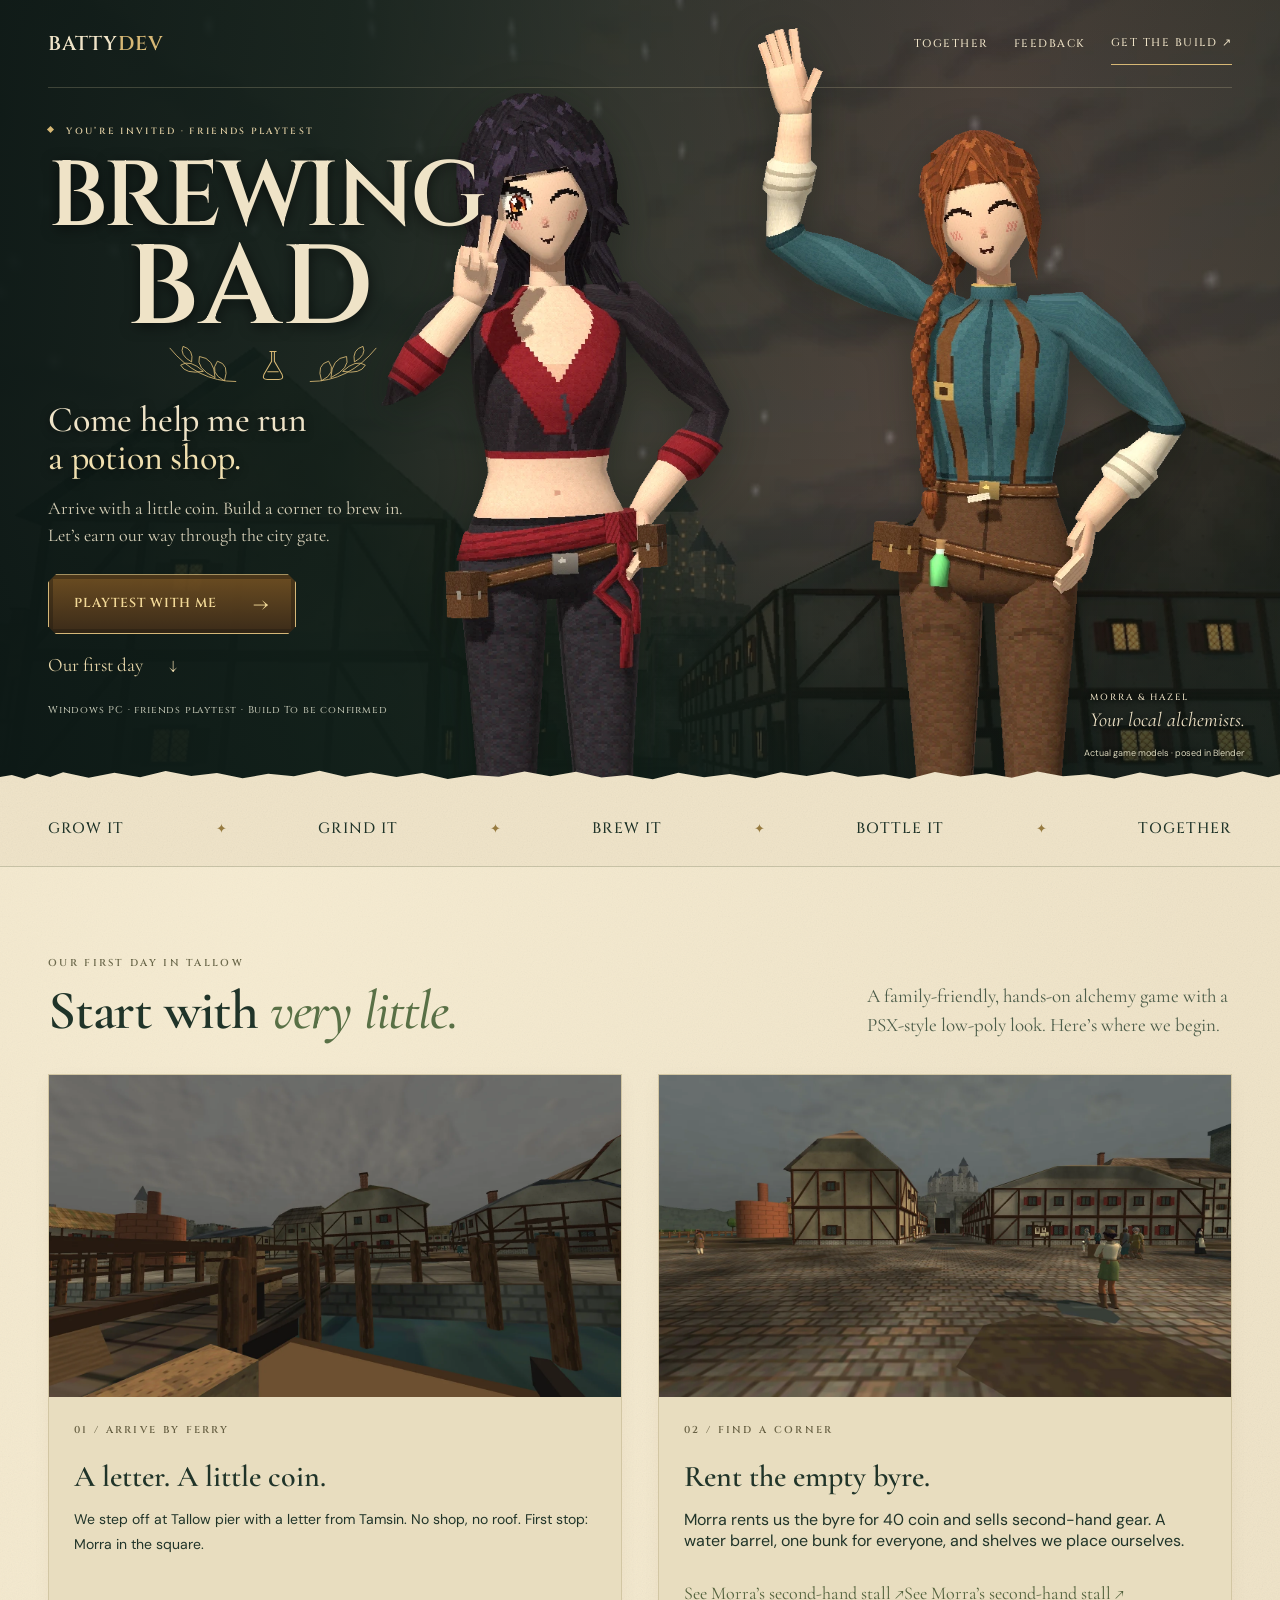
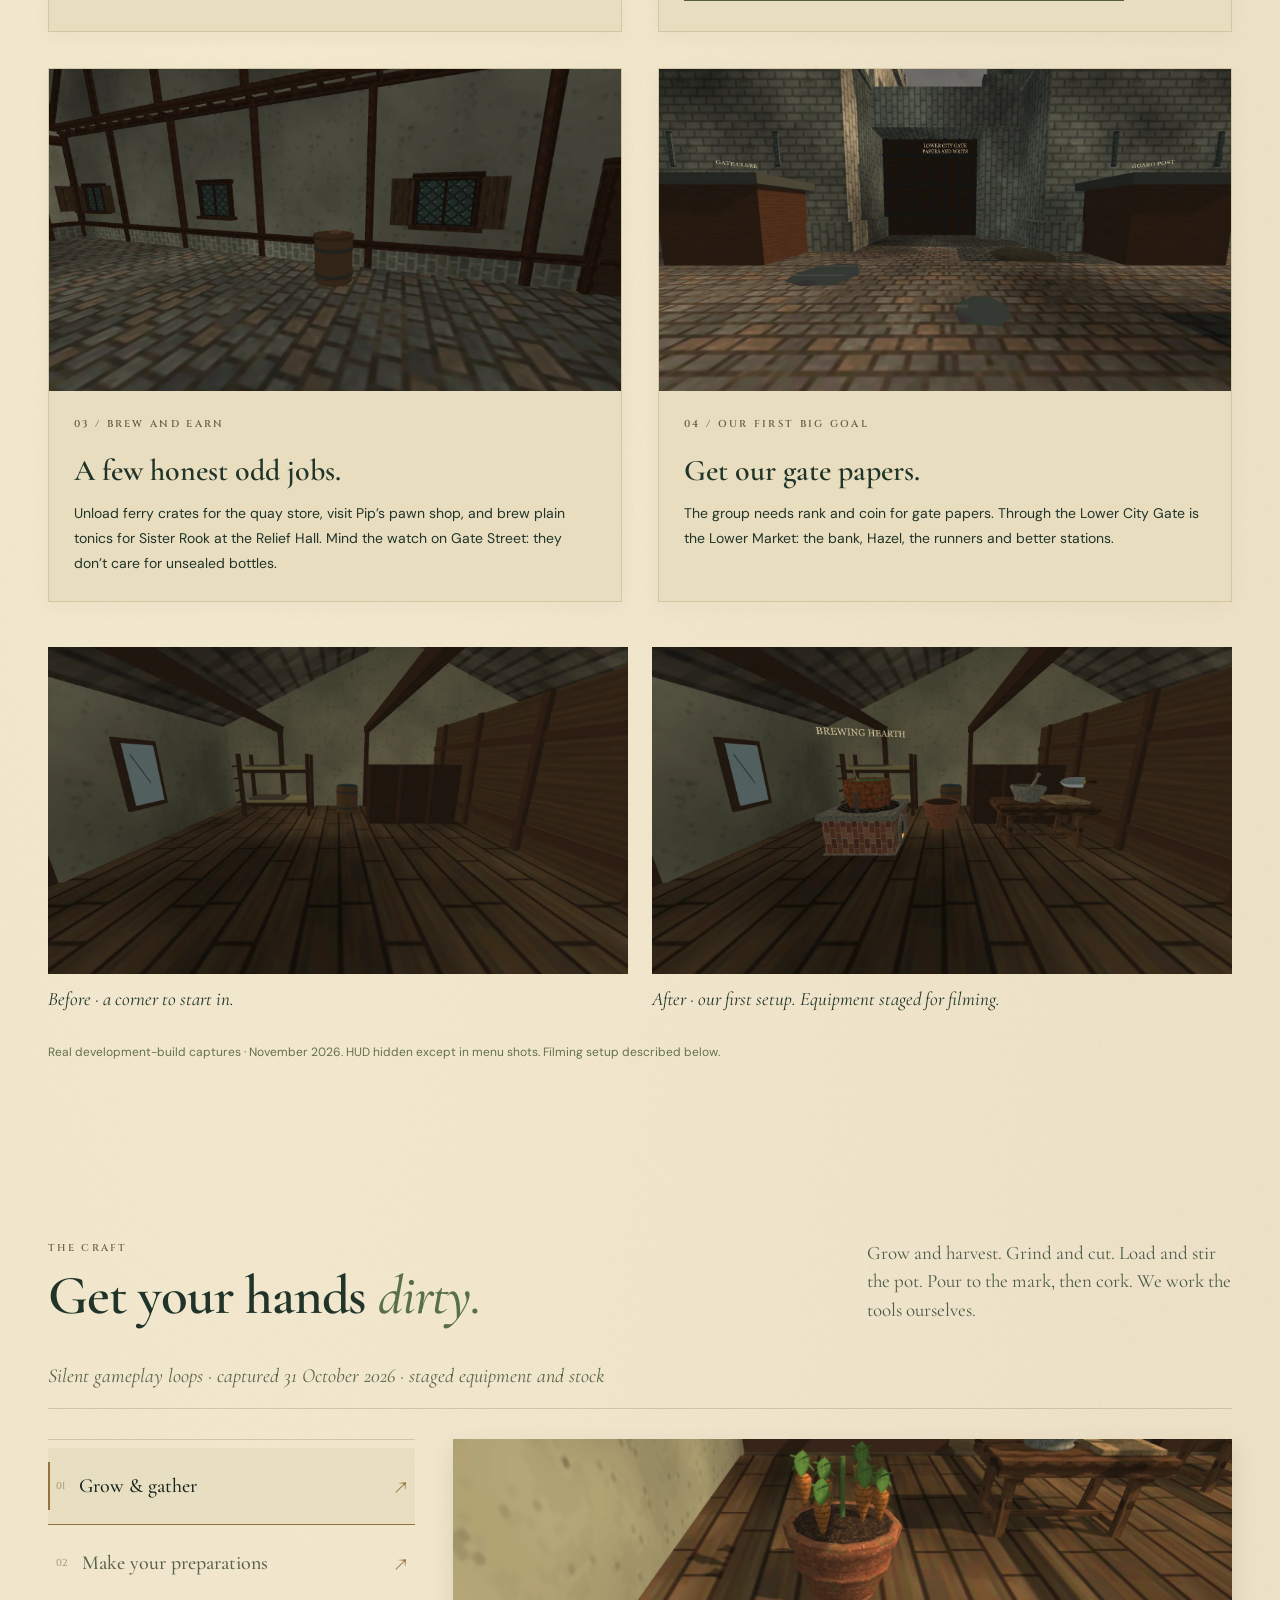
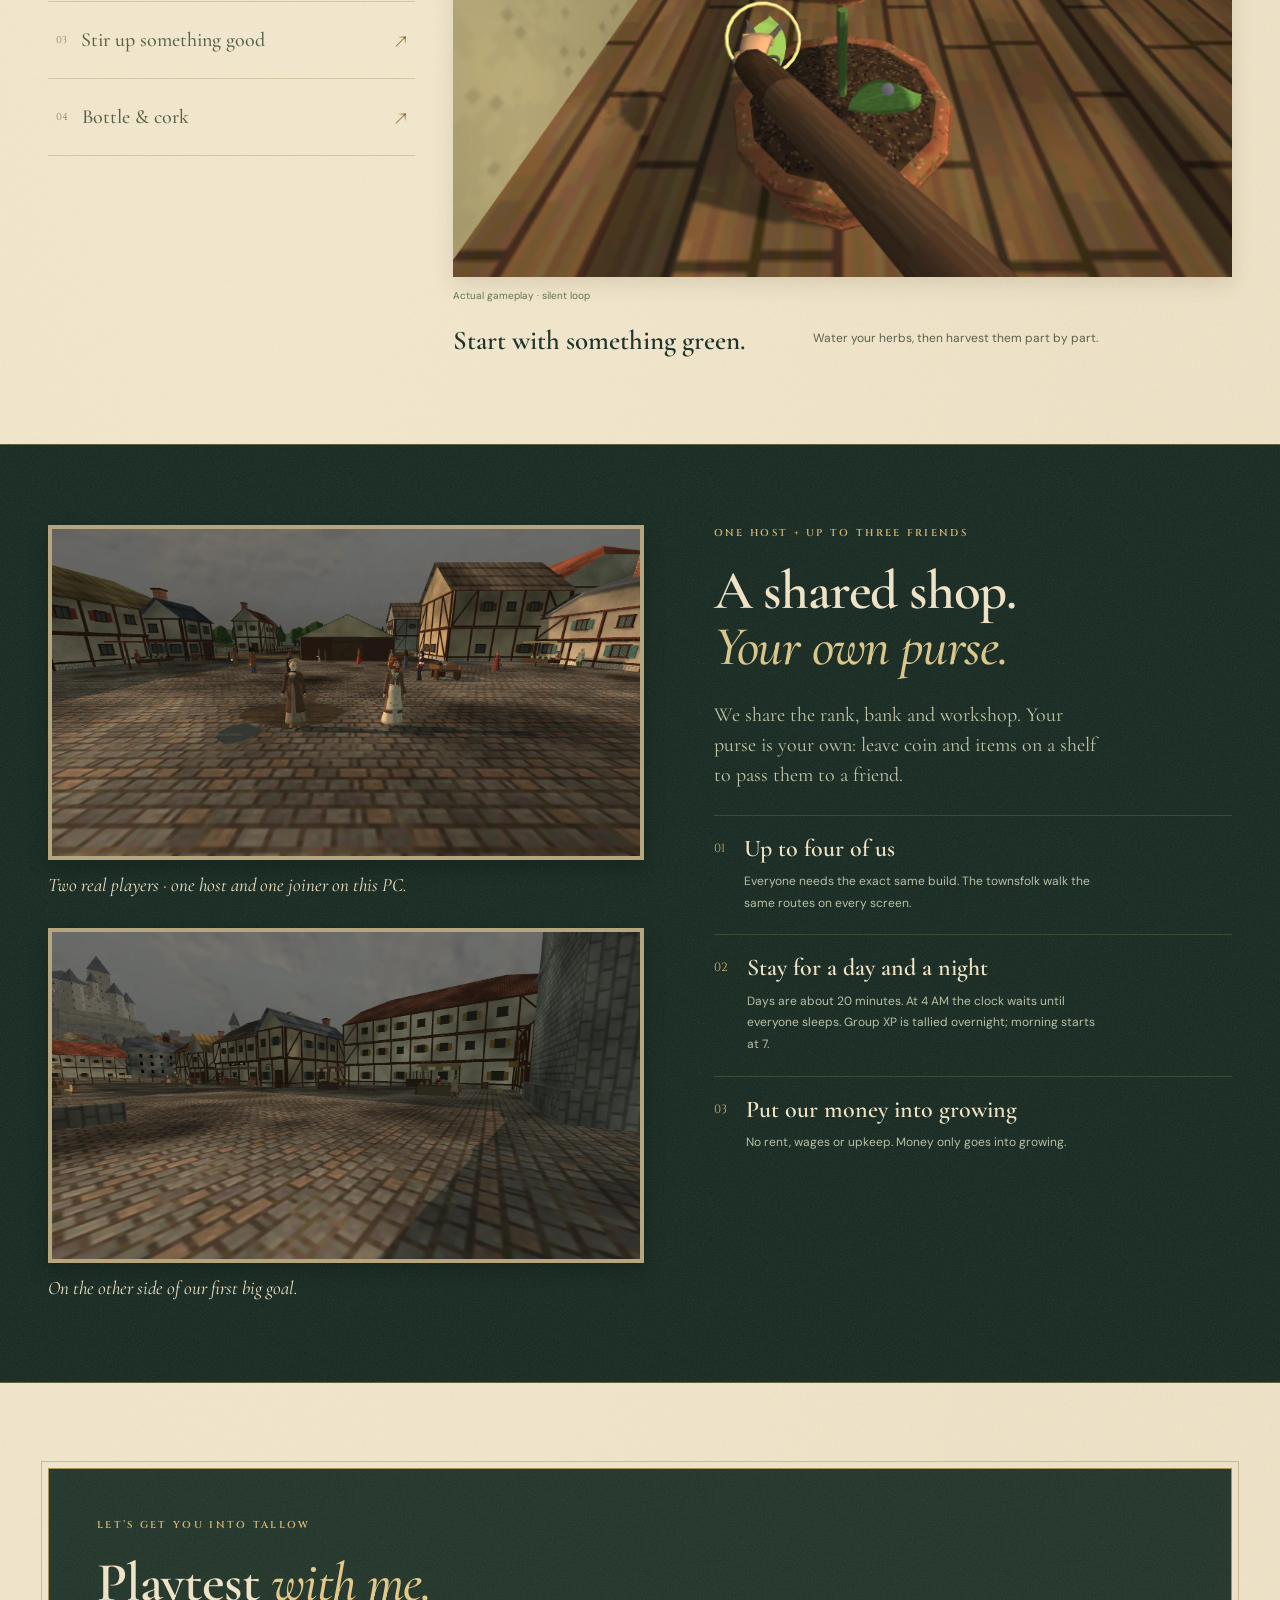
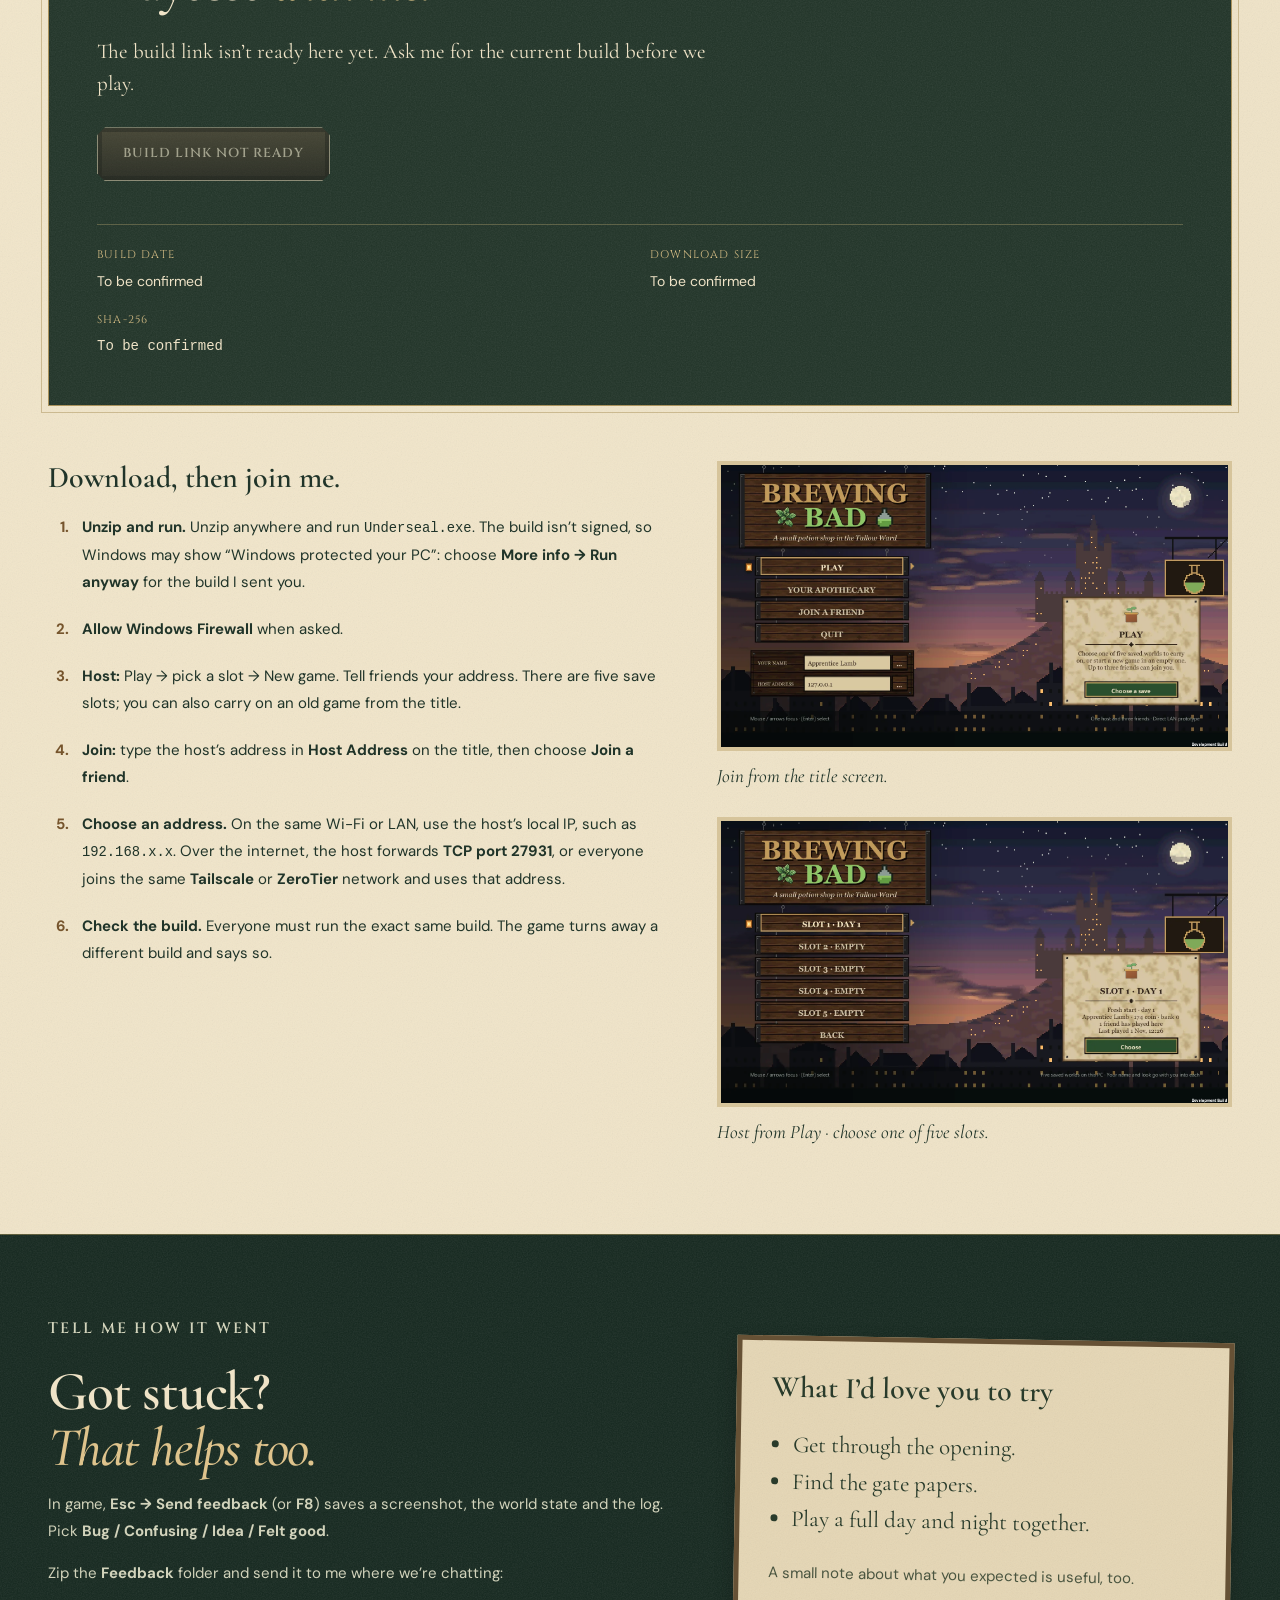
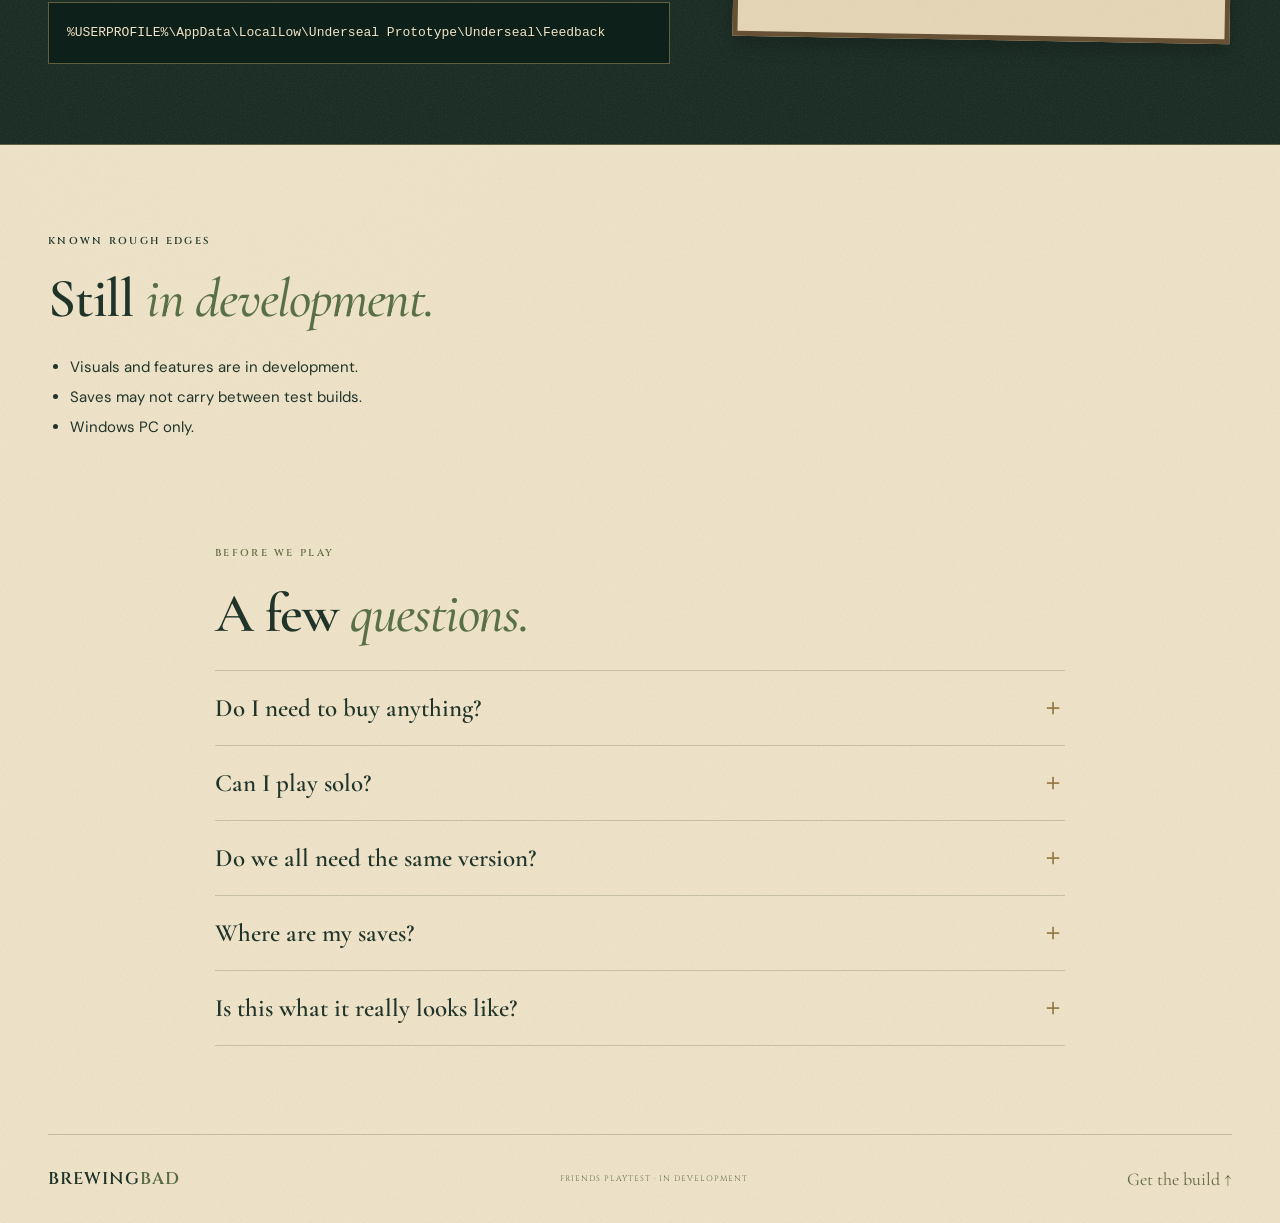
==== invite/index.html @ c02317c0 "Add a separate friends playtest invite page with current game captures" ====
<!doctype html>
<html lang="en"><head>
<meta charset="utf-8"><meta name="viewport" content="width=device-width, initial-scale=1"><meta name="theme-color" content="#14201b">
<title>Brewing Bad — Come playtest with me</title>
<meta name="description" content="Come help me run a potion shop. A friends playtest for Windows: download, set up, join me and send feedback.">
<meta name="robots" content="noindex, nofollow">
<link rel="canonical" href="https://battydev.com/brewingbad/invite/">
<meta property="og:type" content="website"><meta property="og:title" content="Brewing Bad — Come playtest with me">
<meta property="og:description" content="A little coin, an empty byre, and a potion shop to build together. Windows friends playtest.">
<meta property="og:image" content="https://battydev.com/brewingbad/invite/assets/social.jpg?v=1"><meta name="twitter:card" content="summary_large_image">
<link rel="icon" href="../assets/favicon.svg" type="image/svg+xml">
<link rel="stylesheet" href="../style.css?v=5"><link rel="stylesheet" href="invite.css?v=1">
<script src="demo-config.js?v=1" defer></script><script src="invite.js?v=1" defer></script>
</head><body>
<a class="skip" href="#main">Skip to content</a>
<header class="header wrap"><a class="batty" href="../">BATTY<span>DEV</span><span class="slash"> / </span><span class="project-name">BREWING BAD</span></a><nav aria-label="Invite navigation"><a href="#together">Together</a><a href="#feedback">Feedback</a><a class="nav-demo" href="#download">Get the build ↗</a></nav></header>
<main id="main">
    <section class="hero" aria-labelledby="game-title">
      <img class="hero-backdrop" src="../assets/town-dusk-current.webp" width="1600" height="900" fetchpriority="high" alt="">
      <div class="hero-copy">
        <p class="eyebrow"><span class="status-dot"></span> YOU’RE INVITED · FRIENDS PLAYTEST</p>
        <h1 id="game-title">Brewing<span>Bad</span></h1>
        <div class="herbal-rule" aria-hidden="true"><svg class="sprig" viewBox="0 0 100 55"><path d="M95 48Q45 48 10 5M68 43Q67 18 48 16Q43 31 68 43ZM53 35Q30 39 24 27Q36 19 53 35ZM38 23Q41 7 27 3Q22 14 38 23ZM80 47Q87 26 71 22Q60 37 80 47Z"/></svg><svg class="flask" viewBox="0 0 40 48"><path d="M15 4h10M18 4v14L7 37q-3 7 5 7h16q8 0 5-7L22 18V4M12 33h16"/></svg><svg class="sprig mirror" viewBox="0 0 100 55"><path d="M95 48Q45 48 10 5M68 43Q67 18 48 16Q43 31 68 43ZM53 35Q30 39 24 27Q36 19 53 35ZM38 23Q41 7 27 3Q22 14 38 23ZM80 47Q87 26 71 22Q60 37 80 47Z"/></svg></div>
        <p class="tagline">Come help me run<br><em>a potion shop.</em></p>
        <p class="hero-description">Arrive with a little coin. Build a corner to brew in.<br>Let’s earn our way through the city gate.</p>
        <div class="hero-actions"><a class="button primary" href="#download">Playtest with me <span aria-hidden="true">→</span></a><a class="text-link" href="#opening">Our first day <span aria-hidden="true">↓</span></a></div>
        <p class="micro">Windows PC · friends playtest · Build <span data-build-date>to be confirmed</span></p>
      </div>
      <div class="hero-art">
        <img class="alchemists" src="../assets/alchemists.webp" width="1440" height="1600" fetchpriority="high" alt="Morra in black and crimson flashes a peace sign beside Hazel in teal, waving. Both are posed from the game's actual 3D models.">
        <div class="character-label"><span>MORRA & HAZEL</span><small>Your local alchemists.</small></div>
        <p class="render-note">Actual game models · posed in Blender</p>
      </div>
    </section>
<div class="recipe-strip"><div class="wrap"><span>GROW IT</span><b aria-hidden="true">✦</b><span>GRIND IT</span><b aria-hidden="true">✦</b><span>BREW IT</span><b aria-hidden="true">✦</b><span>BOTTLE IT</span><b aria-hidden="true">✦</b><span>TOGETHER</span></div></div>
<section id="opening" class="wrap section"><div class="section-heading"><div><p class="eyebrow">OUR FIRST DAY IN TALLOW</p><h2>Start with <em>very little.</em></h2></div><p>A family-friendly, hands-on alchemy game with a PSX-style low-poly look. Here’s where we begin.</p></div>
<div class="opening-grid"><article class="opening-beat"><img src="assets/ferry-arrival.webp" width="1600" height="900" loading="lazy" decoding="async" alt="A view from the ferry arriving at Tallow pier"><div><p class="eyebrow">01 / ARRIVE BY FERRY</p><h3>A letter. A little coin.</h3><p>We step off at Tallow pier with a letter from Tamsin. No shop, no roof. First stop: Morra in the square.</p></div></article><article class="opening-beat"><img src="assets/tallow-square.webp" width="1600" height="900" loading="lazy" decoding="async" alt="Morra’s second-hand stall in Tallow square"><div><p class="eyebrow">02 / FIND A CORNER</p><h3>Rent the empty byre.</h3><p>Morra rents us the byre for 40 coin and sells second-hand gear. A water barrel, one bunk for everyone, and shelves we place ourselves.</p><a class="stall-link" href="assets/morra-stall.webp">See Morra’s second-hand stall ↗</a><a class="stall-link" href="assets/morra-stall.webp">See Morra’s second-hand stall ↗</a></div></article><article class="opening-beat"><img src="assets/odd-job.webp" width="1600" height="900" loading="lazy" decoding="async" alt="Sister Rook’s alms barrel at the Relief Hall"><div><p class="eyebrow">03 / BREW AND EARN</p><h3>A few honest odd jobs.</h3><p>Unload ferry crates for the quay store, visit Pip’s pawn shop, and brew plain tonics for Sister Rook at the Relief Hall. Mind the watch on Gate Street: they don’t care for unsealed bottles.</p></div></article><article class="opening-beat"><img src="assets/lower-gate.webp" width="1600" height="900" loading="lazy" decoding="async" alt="The Lower City Gate in front of the Tallow Ward"><div><p class="eyebrow">04 / OUR FIRST BIG GOAL</p><h3>Get our gate papers.</h3><p>The group needs rank and coin for gate papers. Through the Lower City Gate is the Lower Market: the bank, Hazel, the runners and better stations.</p></div></article></div>
<div class="byre-pair"><figure><img src="assets/byre-before.webp" width="1600" height="900" loading="lazy" decoding="async" alt="The byre before placing any brewing equipment"><figcaption>Before · a corner to start in.</figcaption></figure><figure><img src="assets/byre-after.webp" width="1600" height="900" loading="lazy" decoding="async" alt="The same byre with starter brewing equipment and a shelf placed"><figcaption>After · our first setup. Equipment staged for filming.</figcaption></figure></div>
<p class="capture-note">Real development-build captures · November 2026. HUD hidden except in menu shots. Filming setup described below.</p>
</section>
    <section id="gameplay" class="gameplay wrap section">
      <div class="section-heading"><div><p class="eyebrow">THE CRAFT</p><h2>Get your hands <em>dirty.</em></h2></div><p>Grow and harvest. Grind and cut. Load and stir the pot. Pour to the mark, then cork. We work the tools ourselves.</p></div>
      <p class="playback-intro">Silent gameplay loops · captured 31 October 2026 · staged equipment and stock</p>
      <div class="workbench">
        <div class="step-tabs" role="tablist" aria-label="Explore the brewing process">
          <button role="tab" id="tab-grow" aria-controls="process-panel" aria-selected="true" data-step="grow"><span>01</span> Grow & gather <b aria-hidden="true">↗</b></button>
          <button role="tab" id="tab-prep" aria-controls="process-panel" aria-selected="false" tabindex="-1" data-step="prep"><span>02</span> Make your preparations <b aria-hidden="true">↗</b></button>
          <button role="tab" id="tab-brew" aria-controls="process-panel" aria-selected="false" tabindex="-1" data-step="brew"><span>03</span> Stir up something good <b aria-hidden="true">↗</b></button>
          <button role="tab" id="tab-bottle" aria-controls="process-panel" aria-selected="false" tabindex="-1" data-step="bottle"><span>04</span> Bottle & cork <b aria-hidden="true">↗</b></button>
        </div>
        <div id="process-panel" class="process-panel" role="tabpanel" aria-labelledby="tab-grow" tabindex="0"><div class="video-frame"><video id="process-video" data-loop-clip muted loop playsinline disablepictureinpicture disableremoteplayback tabindex="-1" preload="none" width="960" height="540" poster="../assets/workshop/harvesting.webp" aria-label="Harvest bogmint by trimming ripe parts from the planter."><source src="../assets/workshop/harvesting.mp4" type="video/mp4"><p>Your browser cannot play this clip. <a href="../assets/workshop/harvesting.mp4">Open the MP4 video.</a></p></video></div><p class="clip-note">Actual gameplay · silent loop</p><div class="process-description"><h3 id="process-title">Start with something green.</h3><p id="process-copy">Water your herbs, then harvest them part by part.</p></div></div>
      </div>
    </section>
<section id="together" class="ward-section"><div class="wrap ward-layout"><div class="ward-image"><figure><img src="assets/coop.webp" width="1600" height="900" loading="lazy" decoding="async" alt="A host and joiner together on the road in Tallow"><figcaption>Two real players · one host and one joiner on this PC.</figcaption></figure><figure><img src="assets/lower-market.webp" width="1600" height="900" loading="lazy" decoding="async" alt="The Lower Market beyond the gate"><figcaption>On the other side of our first big goal.</figcaption></figure></div><div class="ward-copy"><p class="eyebrow">ONE HOST + UP TO THREE FRIENDS</p><h2>A shared shop.<br><em>Your own purse.</em></h2><p>We share the rank, bank and workshop. Your purse is your own: leave coin and items on a shelf to pass them to a friend.</p><ul class="features"><li><span>01</span><div><h3>Up to four of us</h3><p>Everyone needs the exact same build. The townsfolk walk the same routes on every screen.</p></div></li><li><span>02</span><div><h3>Stay for a day and a night</h3><p>Days are about 20 minutes. At 4 AM the clock waits until everyone sleeps. Group XP is tallied overnight; morning starts at 7.</p></div></li><li><span>03</span><div><h3>Put our money into growing</h3><p>No rent, wages or upkeep. Money only goes into growing.</p></div></li></ul></div></div></section>
<section id="download" class="wrap section download-section" aria-labelledby="download-title"><div class="download-board"><p class="eyebrow">LET’S GET YOU INTO TALLOW</p><h2 id="download-title">Playtest <em>with me.</em></h2><p id="download-status" role="status">The build link isn’t ready here yet. Ask me for the current build before we play.</p><a id="download-build" role="link" tabindex="0" class="button primary" aria-disabled="true" aria-describedby="download-status">Build link not ready</a><noscript><p>JavaScript is needed to read the build link and details. Ask me for the current build.</p></noscript><dl class="build-details"><div><dt>Build date</dt><dd data-build-date>To be confirmed</dd></div><div><dt>Download size</dt><dd id="build-size">To be confirmed</dd></div><div class="checksum"><dt>SHA-256</dt><dd id="build-sha">To be confirmed</dd></div></dl></div>
<div class="setup-layout"><div><h3>Download, then join me.</h3><ol class="setup-steps">
<li><strong>Unzip and run.</strong> Unzip anywhere and run <code>Underseal.exe</code>. The build isn’t signed, so Windows may show “Windows protected your PC”: choose <strong>More info → Run anyway</strong> for the build I sent you.</li>
<li><strong>Allow Windows Firewall</strong> when asked.</li>
<li><strong>Host:</strong> Play → pick a slot → New game. Tell friends your address. There are five save slots; you can also carry on an old game from the title.</li>
<li><strong>Join:</strong> type the host’s address in <strong>Host Address</strong> on the title, then choose <strong>Join a friend</strong>.</li>
<li><strong>Choose an address.</strong> On the same Wi-Fi or LAN, use the host’s local IP, such as <code>192.168.x.x</code>. Over the internet, the host forwards <strong>TCP port 27931</strong>, or everyone joins the same <strong>Tailscale</strong> or <strong>ZeroTier</strong> network and uses that address.</li>
<li><strong>Check the build.</strong> Everyone must run the exact same build. The game turns away a different build and says so.</li>
</ol></div><div class="setup-shots"><figure><img src="assets/title.webp" width="1600" height="900" loading="lazy" decoding="async" alt="The game title with Host Address and Join a friend"><figcaption>Join from the title screen.</figcaption></figure><figure><img src="assets/save-slots.webp" width="1600" height="900" loading="lazy" decoding="async" alt="The Play menu showing five save slots"><figcaption>Host from Play · choose one of five slots.</figcaption></figure></div></div></section>
<section id="feedback" class="ward-section"><div class="wrap feedback-layout"><div><p class="eyebrow">TELL ME HOW IT WENT</p><h2>Got stuck?<br><em>That helps too.</em></h2><p>In game, <strong>Esc → Send feedback</strong> (or <strong>F8</strong>) saves a screenshot, the world state and the log. Pick <strong>Bug / Confusing / Idea / Felt good</strong>.</p><p>Zip the <strong>Feedback</strong> folder and send it to me where we’re chatting:</p><code class="folder-path">%USERPROFILE%\AppData\LocalLow\Underseal Prototype\Underseal\Feedback</code></div><div class="try-board"><h3>What I’d love you to try</h3><ul><li>Get through the opening.</li><li>Find the gate papers.</li><li>Play a full day and night together.</li></ul><p>A small note about what you expected is useful, too.</p></div></div></section>
<section class="wrap section rough-edges"><p class="eyebrow">KNOWN ROUGH EDGES</p><h2>Still <em>in development.</em></h2><ul><li>Visuals and features are in development.</li><li>Saves may not carry between test builds.</li><li>Windows PC only.</li></ul></section>
<section class="wrap faq section"><p class="eyebrow">BEFORE WE PLAY</p><h2>A few <em>questions.</em></h2>
<details><summary>Do I need to buy anything?<span aria-hidden="true">＋</span></summary><p>No. This friends playtest is free. You’ll need a Windows PC and the build I’m using.</p></details>
<details><summary>Can I play solo?<span aria-hidden="true">＋</span></summary><p>Yes. Choose Play, pick a save slot and start a new game, or carry on an old one. You can host without anyone joining.</p></details>
<details><summary>Do we all need the same version?<span aria-hidden="true">＋</span></summary><p>Yes, the exact same build. Use the same download before we play; the host refuses a different build and tells you why.</p></details>
<details><summary>Where are my saves?<span aria-hidden="true">＋</span></summary><p>In <code>%USERPROFILE%\AppData\LocalLow\Underseal Prototype\Underseal</code>. The host keeps the world. Use the five-slot menu on the title to start or continue. Back up the folder before switching test builds.</p></details>
<details><summary>Is this what it really looks like?<span aria-hidden="true">＋</span></summary><p>Yes. These are real game captures with the HUD hidden except for the title and save menu. Starter gear, stock and gate access were staged in isolated developer saves for filming. The craft loops were captured on 31 October 2026. Morra and Hazel are the actual game models posed in Blender. Visuals and features are in development.</p></details></section>
</main><footer class="wrap footer"><a class="batty" href="../">BREWING<span>BAD</span></a><p>FRIENDS PLAYTEST · IN DEVELOPMENT</p><a href="#download">Get the build ↑</a></footer></body></html>
---- style.css ----
@import url('https://fonts.googleapis.com/css2?family=Cormorant+Garamond:ital,wght@0,400;0,500;0,600;0,700;1,400;1,500&family=Cinzel:wght@500;600;700&family=DM+Sans:wght@400;500;600;700&display=swap');
:root{color-scheme:light;--forest:#16241d;--ink:#203429;--cream:#efe3c7;--gold:#d7b875;--muted:#b7bbaa;--serif:'Cormorant Garamond',Georgia,serif;--title:'Cinzel',Georgia,serif;font-family:'DM Sans',Arial,sans-serif;background:var(--cream);color:var(--ink);font-synthesis:none}
*{box-sizing:border-box}html{scroll-behavior:smooth;scroll-padding-top:32px}body{margin:0;background:radial-gradient(ellipse at 20% 10%,#fff7df65,transparent 65%),url('assets/paper-grain.svg'),var(--cream)}a{color:inherit;text-decoration:none}button{font:inherit;color:inherit}button,a,summary{touch-action:manipulation}button,a{-webkit-tap-highlight-color:transparent}a:focus-visible,button:focus-visible,summary:focus-visible,[tabindex]:focus-visible{outline:2px solid #a87932;outline-offset:5px}img{max-width:100%;display:block}.wrap{width:calc(100% - 96px);max-width:1280px;margin-inline:auto}.skip{position:fixed;top:-100px;left:18px;z-index:20;background:var(--cream);color:var(--forest);padding:12px 20px}.skip:focus{top:15px}
.header{position:absolute;z-index:8;left:0;right:0;height:88px;display:flex;align-items:center;justify-content:space-between;gap:24px;color:var(--cream);border-bottom:1px solid #e8d7ad35}.batty{font:600 20px/1 var(--title);letter-spacing:1px}.batty>span:first-child{color:var(--gold)}.slash,.project-name{display:none}.header nav{display:flex;align-items:center;gap:40px;font:500 11px/1.2 var(--title);letter-spacing:1.5px;text-transform:uppercase}.header nav a{padding:14px 0}.header nav a:hover{color:var(--gold)}.header .nav-demo{border-bottom:1px solid var(--gold)}.nav-demo span{margin-left:14px}
/* Scenic opening: current game capture behind the actual Blender character render. */
.hero{position:relative;isolation:isolate;overflow:hidden;min-height:810px;color:var(--cream);background:#17231e}.hero-backdrop{position:absolute;z-index:-3;inset:0;width:100%;height:100%;object-fit:cover;object-position:center 45%}.hero:before{content:'';position:absolute;z-index:-2;inset:0;background:linear-gradient(90deg,#0d1916f2 0%,#11201ad6 27%,#13251c73 49%,#0d171520 77%,#10201850),linear-gradient(0deg,#0d1916c9,transparent 40%,#111a1640)}.hero:after{content:'';position:absolute;left:-1px;right:-1px;bottom:-1px;height:26px;z-index:5;background:var(--cream) url('assets/paper-grain.svg');clip-path:polygon(0 47%,1% 38%,2% 53%,3% 34%,4% 46%,5% 28%,7% 49%,9% 30%,11% 47%,13% 23%,15% 42%,17% 31%,19% 51%,21% 34%,23% 43%,25% 22%,27% 45%,29% 29%,31% 46%,33% 31%,35% 54%,37% 38%,39% 45%,41% 25%,43% 43%,45% 26%,47% 48%,49% 38%,51% 55%,53% 30%,55% 47%,57% 35%,59% 51%,61% 28%,63% 42%,65% 25%,67% 45%,69% 36%,71% 53%,73% 27%,75% 44%,77% 32%,79% 49%,81% 25%,83% 43%,85% 36%,87% 52%,89% 29%,91% 46%,93% 32%,95% 48%,97% 25%,99% 47%,100% 35%,100% 100%,0 100%)}
.hero-copy{position:relative;z-index:4;padding:134px 0 76px;margin-left:max(48px,calc((100vw - 1280px)/2));width:580px;max-width:45%}.eyebrow{font:600 10px/1.6 var(--title);letter-spacing:2.3px;text-transform:uppercase;margin:0 0 22px}.hero .eyebrow{color:#dac99f;font-size:9px}.status-dot{display:inline-block;background:var(--gold);width:5px;height:5px;margin-right:9px;vertical-align:2px;transform:rotate(45deg)}h1{font:600 clamp(75px,7.2vw,114px)/.9 var(--title);letter-spacing:-3px;text-transform:uppercase;margin:25px 0 0;text-shadow:0 3px 14px #0009}h1>span{display:block;margin-left:78px;font-size:1.22em;letter-spacing:1px}.herbal-rule{display:flex;align-items:center;justify-content:center;gap:14px;max-width:400px;color:var(--gold);height:47px;margin:5px 0 0 25px}.herbal-rule:before,.herbal-rule:after{content:'';height:1px;background:var(--gold);flex:1;opacity:.7}.herbal-rule>span{font:40px/1 Georgia;transform:rotate(5deg)}.herbal-rule>span:last-child{transform:scaleX(-1)}.herbal-rule svg{width:28px;height:37px;stroke:var(--gold);stroke-width:1.5;fill:none}.tagline{font:500 38px/1.08 var(--serif);margin:18px 0 17px;letter-spacing:-.2px;text-shadow:0 2px 8px #0009}em{font-family:var(--serif);font-weight:500;font-style:italic}.hero .tagline em{color:#f0dfaf;font-style:normal}.hero-description{font:400 15px/1.75 var(--serif);font-size:20px;color:#d9d2ba;max-width:365px;margin:0 0 25px}.hero-actions{display:flex;align-items:flex-start;flex-direction:column;gap:12px}.button{display:inline-flex;align-items:center;justify-content:space-between;gap:36px;font:600 13px/1.2 var(--title);letter-spacing:1px;text-transform:uppercase;padding:17px 25px;min-height:54px;border:1px solid #d5b778;outline:1px solid #b28a45;outline-offset:4px;clip-path:polygon(8px 0,calc(100% - 8px) 0,100% 8px,100% calc(100% - 8px),calc(100% - 8px) 100%,8px 100%,0 calc(100% - 8px),0 8px);box-shadow:inset 0 0 0 4px #221c1170;transition:background .2s,color .2s}.primary{background:linear-gradient(#7b5523d9,#3e2c19ec);color:#f2d997}.primary:hover{background:#896028;color:#fff1c8}.button>span{font:24px/1 var(--serif)}.text-link{font:19px/1.2 var(--serif);color:#e8d7aa;padding:8px 0}.text-link span{margin-left:22px}.text-link:hover{color:white}.micro{font:500 8px/1.6 var(--title);letter-spacing:1.4px;margin-top:17px;color:var(--muted)}.micro span{margin:0 7px}.hero-art{position:absolute;inset:0 0 0 43%;z-index:2;pointer-events:none}.alchemists{position:absolute;width:1070px;max-width:none;height:auto;right:-25px;top:-32px;filter:drop-shadow(0 10px 20px #0a130a55)}.character-label{position:absolute;right:35px;bottom:59px;color:var(--cream);text-shadow:0 2px 5px #000;z-index:3}.character-label span{font:500 9px/1.3 var(--title);letter-spacing:2px}.character-label small{display:block;font:italic 20px/1.1 var(--serif);margin-top:4px}.render-note{position:absolute;bottom:31px;right:35px;z-index:3;font:9px/1.2 'DM Sans',sans-serif;color:#d9d6bc;margin:0;text-shadow:0 1px 5px #000}
.recipe-strip{background:var(--cream) url('assets/paper-grain.svg');border-bottom:1px solid #53614240}.recipe-strip>.wrap{min-height:76px;display:flex;align-items:center;justify-content:space-between;gap:18px}.recipe-strip span{font:500 15px/1 var(--title);letter-spacing:1px;white-space:nowrap}.recipe-strip b{color:#977b40;font-size:13px;font-weight:400}
.section{padding-block:88px}.section-heading{display:flex;align-items:flex-end;justify-content:space-between;gap:50px;margin-bottom:35px}.section-heading .eyebrow{color:#6c694c;margin-bottom:12px}.section-heading>p{font:19px/1.5 var(--serif);max-width:365px;margin:0;color:#4c5c49}h2{font:600 55px/1.02 var(--serif);letter-spacing:-1.2px;margin:0}h2 em{color:#597046}.workbench{display:grid;grid-template-columns:31% 1fr;gap:38px;align-items:start}.step-tabs{border-top:1px solid #8c815450;padding-top:8px}.step-tabs button{position:relative;display:flex;align-items:center;width:100%;gap:14px;font:500 20px/1.1 var(--serif);text-align:left;border:0;border-bottom:1px solid #8c815450;background:none;padding:26px 8px;cursor:pointer;color:#59614a}.step-tabs button>span{font:10px/1 var(--title);color:#8c8057}.step-tabs button>b{font:24px/1 var(--serif);margin-left:auto;color:#92743c;font-weight:400}.step-tabs button[aria-selected=true]{color:var(--forest);border-bottom-color:#94723e;background:#c7c19936}.step-tabs button[aria-selected=true]:before{content:'';position:absolute;left:0;top:14px;bottom:14px;width:2px;background:#95733d}.step-tabs button:hover{color:#182b1d}.image-button{padding:0;border:0;background:#17261c;position:relative;display:block;width:100%;text-align:left;cursor:zoom-in;box-shadow:0 8px 20px #3f331b20;overflow:hidden}.image-button img{width:100%;height:auto;aspect-ratio:16/9;object-fit:cover;transition:transform .35s}.image-button:hover img{transform:scale(1.025)}.image-badge{position:absolute;left:0;right:0;bottom:0;display:flex;align-items:center;justify-content:space-between;padding:25px 15px 12px;background:linear-gradient(transparent,#0c1918dd);color:#eee3c4;font:8px/1.2 var(--title);letter-spacing:1.4px}.image-badge>span{font:23px/1 var(--serif)}.process-description{display:grid;grid-template-columns:1fr 1.25fr;gap:25px;padding-top:23px}.process-description h3{font:600 27px/1.05 var(--serif);margin:0}.process-description p{font-size:12px;line-height:1.85;color:#5c614c;margin:0}
.ward-section{position:relative;background:#14271e url('assets/paper-grain.svg');color:var(--cream);padding-block:80px;border-block:1px solid #b49b5a70}.ward-layout{display:grid;grid-template-columns:1.15fr 1fr;align-items:center;gap:70px}.ward-image .image-button{border:5px solid #baaa78;outline:1px solid #a7935c;outline-offset:5px;transform:rotate(-1.5deg);box-shadow:0 12px 20px #0004}.ward-image .image-button img{aspect-ratio:4/4.15;object-position:50% 50%}.ward-copy>.eyebrow{color:var(--gold)}.ward-copy h2 em{color:#d9c68b}.ward-copy>p:not(.eyebrow){font:20px/1.5 var(--serif);color:#c0c5aa;margin:25px 0;max-width:390px}.features{list-style:none;padding:0;margin:0}.features li{display:flex;align-items:flex-start;gap:19px;border-top:1px solid #c4b77930;padding-top:20px;margin-top:20px}.features li>span{font:12px/1 var(--title);color:var(--gold);padding-top:6px}.features h3{font:600 24px/1.1 var(--serif);margin:0 0 9px}.features p{font-size:12px;line-height:1.8;color:#b9c0a7;margin:0;max-width:350px}.gallery{display:grid;grid-template-columns:repeat(3,1fr);gap:26px}.gallery figure{margin:0}.gallery .image-button{border:5px solid #e6d6b1;outline:1px solid #9c8c6250}.gallery figure:nth-child(1){transform:rotate(-1deg)}.gallery figure:nth-child(3){transform:rotate(1deg)}.gallery figcaption{font:500 25px/1.15 var(--serif);margin-top:18px}.screenshots .section-heading{margin-bottom:42px}
.demo-section{position:relative;text-align:center;padding:65px 30px;background:#203327 url('assets/paper-grain.svg');color:var(--cream);border:1px solid #b9a26c;outline:1px solid #b9a26c80;outline-offset:7px;overflow:hidden;margin-top:12px}.demo-section:before,.demo-section:after{content:'❧';position:absolute;left:-30px;top:30px;font:250px/1 Georgia;color:#c4b47718;transform:rotate(40deg);pointer-events:none}.demo-section:after{left:auto;right:-30px;top:auto;bottom:25px;transform:rotate(210deg)}.demo-section h2{font-size:75px}.demo-section h2 em{color:#e2c88a}.demo-section>.eyebrow{color:var(--gold)}.demo-section>p:not(.eyebrow):not(.micro):not(.demo-honesty){font:22px/1.5 var(--serif);max-width:390px;margin:25px auto;color:#c7c9ae}.demo-section>.button{margin-top:5px}.demo-section>.micro{color:#d5bd85}.demo-honesty{font-size:11px;color:#bac0a6;margin-top:22px;line-height:1.8}.demo-decoration{display:none}.demo-section>*{position:relative;z-index:1}.faq{max-width:850px}.faq>.eyebrow{color:#687045;margin-bottom:25px}details{border-top:1px solid #6e76534d}details:last-child{border-bottom:1px solid #6e76534d}summary{padding:22px 0;display:flex;align-items:center;justify-content:space-between;gap:20px;list-style:none;cursor:pointer;font:600 25px/1.2 var(--serif)}summary::-webkit-details-marker{display:none}summary span{font:24px/1 var(--serif);color:#90713b}details[open] summary span{transform:rotate(45deg)}details>p{margin:0 0 25px;max-width:700px;font-size:13px;line-height:1.8;color:#58624c}.footer{border-top:1px solid #71744e55;padding-block:30px;display:flex;align-items:center;justify-content:space-between;gap:25px}.footer .batty{font-size:17px}.footer .batty>span:first-child{color:#596b43}.footer p{font:8px/1.5 var(--title);letter-spacing:1px;color:#66704f}.footer p span{margin:0 8px}.footer>a:last-child{font:18px/1 var(--serif);color:#626742}dialog{color:#ece2c8;background:#17271f;border:1px solid #b59a63;max-width:min(94vw,1500px);max-height:94dvh;padding:16px;box-shadow:0 15px 80px #0008}dialog::backdrop{background:#07110cf0}dialog img{max-height:76dvh;width:auto;object-fit:contain;margin:auto}dialog p{font:17px/1.5 var(--serif);color:#bec2aa;margin:14px 0 0}.dialog-close{display:block;margin:0 0 14px auto;padding:8px 17px;border:1px solid #a38c57;background:transparent;color:#dec995;font:16px/1 var(--serif);cursor:pointer}body:has(dialog[open]){overflow:hidden}
@media(min-width:1600px){.hero{min-height:900px}.hero-copy{padding-top:160px}.hero-art .alchemists{width:1220px;right:0;top:-40px}.hero-art{left:45%}.hero h1{font-size:124px}.hero-description{font-size:22px}}
@media(min-width:701px) and (max-height:800px){.hero{min-height:720px}.hero-copy{padding-top:117px;padding-bottom:54px}.hero h1{font-size:clamp(70px,6.8vw,101px);margin-top:17px}.hero .eyebrow{margin-bottom:16px}.herbal-rule{height:39px}.tagline{font-size:34px;margin:13px 0}.hero-description{font-size:18px;margin-bottom:20px}.hero-art .alchemists{width:970px;top:-30px}.hero .micro{margin-top:14px}}
@media(max-width:1100px){.wrap{width:calc(100% - 56px)}.hero{min-height:760px}.hero-copy{margin-left:28px;max-width:49%;padding-top:132px}.hero h1{font-size:clamp(68px,8vw,94px);letter-spacing:-2px}.hero h1>span{margin-left:60px}.hero-art{left:43%;}.hero-art .alchemists{width:900px;right:-120px;top:5px}.hero-description{max-width:300px;font-size:18px}.hero .tagline{font-size:35px}.hero .button{font-size:11px;padding:16px 20px;gap:22px}.herbal-rule{max-width:320px;margin-left:5px}.hero .eyebrow{font-size:8px;letter-spacing:1.4px}.section{padding-block:70px}.section-heading{gap:35px}h2{font-size:47px}.section-heading>p{max-width:310px;font-size:18px}.workbench{grid-template-columns:32% 1fr;gap:24px}.step-tabs button{font-size:18px;gap:9px;padding-block:22px}.ward-layout{gap:40px}.gallery{gap:20px}.gallery figcaption{font-size:22px}.process-description{grid-template-columns:1fr;gap:12px}.recipe-strip span{font-size:12px}.recipe-strip>.wrap{gap:12px}.header nav{gap:28px}.demo-section h2{font-size:68px}}
@media(max-width:700px){.wrap{width:calc(100% - 36px)}.header{height:68px;gap:16px}.batty{font-size:16px;letter-spacing:.5px}.header nav{font-size:8px;gap:16px;letter-spacing:.7px;white-space:nowrap}.nav-demo span{display:none}.hero{min-height:0;display:flex;flex-direction:column;padding:0 20px 35px;overflow:hidden}.hero-copy{display:contents;margin:0;max-width:none;width:auto;padding:0}.hero-backdrop{height:100%;object-position:48% 30%}.hero:before{background:linear-gradient(0deg,#11211afc 0%,#122219de 18%,#14231960 50%,#102018c9 100%)}.hero .eyebrow{order:0;font-size:7px;letter-spacing:1.5px;padding-top:98px;margin:0;text-align:center}.hero h1{order:1;text-align:center;font-size:clamp(59px,16.7vw,98px);letter-spacing:-1px;margin:22px 0 0;text-shadow:0 3px 10px #000a}.hero h1>span{margin-left:0;font-size:1.15em;line-height:.9}.herbal-rule{order:2;max-width:250px;width:100%;margin:0 auto;height:39px;gap:9px}.herbal-rule>span{font-size:31px}.herbal-rule svg{width:22px;height:30px}.hero-art{order:3;position:relative;inset:auto;align-self:stretch;height:260px;margin:0 -20px;overflow:hidden;pointer-events:none}.hero-art .alchemists{position:absolute;width:550px;max-width:none;height:auto;right:50%;transform:translateX(50%);top:-38px;filter:drop-shadow(0 6px 10px #0004)}.character-label{display:none}.render-note{left:0;right:0;bottom:7px;text-align:center;font-size:7px}.hero .tagline{order:4;text-align:center;font-size:31px;line-height:1.05;margin:20px 0 19px}.hero-actions{order:5;align-items:center;gap:10px}.hero .button{font-size:11px;padding:15px 23px;min-height:49px;gap:26px}.hero .text-link{font-size:18px}.hero .micro{order:6;text-align:center;font-size:7px;letter-spacing:1px;margin:12px 0 0}.hero-description{order:7;text-align:center;margin:20px auto 12px;max-width:340px;font-size:18px;line-height:1.5}.hero:after{height:21px}.recipe-strip>.wrap{min-height:58px;gap:10px;width:calc(100% - 28px)}.recipe-strip span{font-size:9px;letter-spacing:.4px}.recipe-strip span:last-child,.recipe-strip b:last-of-type{display:none}.recipe-strip b{font-size:8px}.section{padding-block:53px}.eyebrow{font-size:8px;letter-spacing:1.6px}.section-heading{display:block;margin-bottom:29px}.section-heading>p{max-width:none;font-size:19px;margin-top:18px}.section-heading .eyebrow{margin-bottom:12px}h2{font-size:42px;letter-spacing:-.7px}.workbench{display:flex;flex-direction:column;gap:24px}.step-tabs{display:grid;grid-template-columns:1fr 1fr;gap:0 15px;align-self:stretch}.step-tabs button{font-size:18px;padding:18px 5px;gap:8px}.step-tabs button>span{font-size:8px}.step-tabs button>b{font-size:19px}.process-description{padding-top:20px;gap:12px}.process-description h3{font-size:28px}.process-description p{font-size:12px}.ward-section{padding-block:56px}.ward-layout{display:flex;flex-direction:column-reverse;gap:32px;align-items:stretch}.ward-image{margin:0 7px}.ward-image .image-button img{aspect-ratio:16/12}.ward-copy>p:not(.eyebrow){font-size:20px;max-width:none}.features p{font-size:12px;max-width:none}.features h3{font-size:25px}.gallery{grid-template-columns:1fr;gap:30px;margin-inline:5px}.gallery figure:nth-child(3){transform:rotate(-.5deg)}.gallery figcaption{font-size:26px;margin-top:13px}.image-badge{font-size:7px;letter-spacing:1px}.demo-section{padding:48px 20px;margin-top:5px}.demo-section h2{font-size:56px}.demo-section>.eyebrow{font-size:8px}.demo-section>p:not(.eyebrow):not(.micro):not(.demo-honesty){font-size:21px}.demo-section>.button{font-size:11px;padding-inline:19px;gap:20px}.demo-section>.micro{font-size:7px;letter-spacing:.6px}.demo-honesty{font-size:10px;max-width:260px;margin-inline:auto}summary{font-size:24px;padding-block:20px}details>p{font-size:12px}.footer{flex-wrap:wrap;gap:15px;padding-block:25px}.footer p{order:3;width:100%;margin:0;font-size:7px;letter-spacing:.6px}.footer>a:last-child{font-size:17px}dialog{padding:11px}dialog p{font-size:16px}}
@media(max-width:360px){.header{gap:10px}.header .batty{font-size:14px}.header nav{font-size:7px;gap:11px;letter-spacing:.4px}.hero{padding-inline:17px}.hero .eyebrow{font-size:6px}.hero h1{font-size:57px}.hero-art{height:238px;margin-inline:-17px}.hero-art .alchemists{width:510px;top:-36px}.hero .tagline{font-size:29px}.hero .button{font-size:10px;padding-inline:19px}.step-tabs button{font-size:16px;gap:6px}.step-tabs button>b{font-size:16px}.recipe-strip>.wrap{gap:7px}.recipe-strip span{font-size:8px}.demo-section h2{font-size:49px}}
@media(prefers-reduced-motion:reduce){html{scroll-behavior:auto}*,*:before,*:after{animation:none!important;transition:none!important}}
.gallery-world{grid-template-columns:1fr 1fr;margin-top:43px;gap:35px}.gallery-world figure:nth-child(1){transform:rotate(-.5deg)}.gallery-world figure:nth-child(2){transform:rotate(.5deg)}
@media(max-width:700px){.gallery-world{grid-template-columns:1fr;gap:30px;margin-top:32px}}
.herbal-rule .sprig{width:88px;height:43px;stroke-width:1.1}.herbal-rule .mirror{transform:scaleX(-1)}.herbal-rule .flask{width:28px}.herbal-rule:before,.herbal-rule:after{display:none}
@media(max-width:700px){.herbal-rule .sprig{width:67px;height:34px}.herbal-rule .flask{width:23px}}
@media(min-width:1101px){.hero-copy{padding-top:124px;padding-bottom:55px}.hero-description{font-size:20px;line-height:1.5;max-width:390px}.hero h1{margin-top:18px}.hero .eyebrow{margin-bottom:15px}.herbal-rule{height:40px}.hero .tagline{margin-top:15px;margin-bottom:17px}.hero{min-height:790px}}
/* Keep both faces clear of the copy at intermediate tablet widths. */
@media(min-width:701px) and (max-width:1100px){.hero-art .alchemists{width:clamp(600px,66vw,740px);right:-75px;top:96px}.hero-art{left:46%}}
/* Captures are non-interactive animated artwork, with no player chrome. */
.video-frame{background:#14231b;box-shadow:0 8px 20px #3f331b20;overflow:hidden;width:100%}
.video-frame video{display:block;width:100%;height:auto;aspect-ratio:16/9;object-fit:contain;background:#14231b;pointer-events:none}
.clip-note{font:10px/1.6 'DM Sans',sans-serif;color:#647052;margin:11px 0 0}
.ward-image .video-frame{border:5px solid #baaa78;outline:1px solid #a7935c;outline-offset:5px;transform:rotate(-1deg);box-shadow:0 12px 20px #0004}
.ward-image .clip-note{color:#c2c8ae;margin-top:18px}
.gallery .video-frame{border:5px solid #e6d6b1;outline:1px solid #9c8c6250}
.capture-note{max-width:700px;color:#63704f;font:12px/1.8 'DM Sans',sans-serif;margin:30px 0 0}
@media(max-width:700px){.clip-note{font-size:9px}.capture-note{font-size:11px;margin-top:24px}}

.playback-intro{font:italic 20px/1.3 var(--serif);color:#596549;border-bottom:1px solid #8c815450;margin:0 0 30px;padding-bottom:15px}
---- invite/invite.css ----
/* Invite additions reuse the promo palette, paper, wood and real model render. */
section[id]{scroll-margin-top:25px}.hero .micro{font-size:10px;letter-spacing:.8px}.hero .micro span{margin:0}.hero .tagline{font-size:36px}.hero-description{font-size:18px}.opening-grid{display:grid;grid-template-columns:1fr 1fr;gap:36px}.opening-beat{background:#e8ddbf;border:1px solid #a1936850;box-shadow:0 5px 18px #49351b0a}.opening-beat img,.byre-pair img,.setup-shots img,.ward-image img{display:block;width:100%;height:auto;aspect-ratio:16/9;object-fit:cover}.opening-beat>div{padding:25px}.opening-beat h3,.setup-layout h3,.try-board h3{font:600 30px/1.1 var(--serif);margin:0 0 14px}.opening-beat p:last-child{font-size:14px;line-height:1.8;margin:0}.opening-beat .eyebrow{color:#686144}.byre-pair{display:grid;grid-template-columns:1fr 1fr;gap:24px;margin-top:45px}.byre-pair figure,.setup-shots figure,.ward-image figure{margin:0}.byre-pair figcaption,.setup-shots figcaption,.ward-image figcaption{font:italic 19px/1.4 var(--serif);margin-top:12px}.ward-image figure+figure{margin-top:30px}.ward-image img{border:4px solid #b5a67d;box-shadow:0 9px 20px #0003}.ward-layout{align-items:start}.download-section{padding-top:85px}.download-board{background:#203327 url('../assets/paper-grain.svg');border:1px solid #aa925b;outline:1px solid #aa925b80;outline-offset:6px;padding:48px;color:var(--cream)}.download-board .eyebrow{color:var(--gold)}.download-board h2 em{color:#e2c88a}.download-board>p:not(.eyebrow){font:21px/1.5 var(--serif);max-width:620px;margin:25px 0}.download-board .button{margin:3px 0 15px}.button[aria-disabled=true]{opacity:.65;cursor:default;filter:saturate(.4);pointer-events:none}.build-details{display:grid;grid-template-columns:1fr 1fr;gap:20px;margin:28px 0 0;border-top:1px solid #d1ba7e50;padding-top:22px}.build-details div{min-width:0}.build-details dt{font:11px/1.5 var(--title);text-transform:uppercase;letter-spacing:1.2px;color:#d5bd85}.build-details dd{margin:6px 0 0;font-size:14px;line-height:1.6}.build-details .checksum{grid-column:1/-1}.checksum dd{font-family:monospace;overflow-wrap:anywhere}.setup-layout{display:grid;grid-template-columns:1.2fr 1fr;gap:50px;margin-top:55px}.setup-steps{padding-left:25px;font-size:15px;line-height:1.8;margin:20px 0 0}.setup-steps li{padding-left:9px;margin-bottom:20px}.setup-steps li::marker{font-weight:bold;color:#76552d}.setup-shots figure+figure{margin-top:28px}.setup-shots img{border:4px solid #d6c49b}code{font-size:.92em;overflow-wrap:anywhere}.feedback-layout{display:grid;grid-template-columns:1.25fr 1fr;gap:65px;align-items:center}.feedback-layout h2 em{color:#dec38c}.feedback-layout p{font-size:15px;line-height:1.8;color:#d2d3bb}.folder-path{display:block;padding:18px;border:1px solid #c9af6b70;background:#0e201a;font-size:13px;line-height:1.8;overflow-wrap:anywhere}.try-board{background:#e5d6b4 url('../assets/paper-grain.svg');color:#293b2b;padding:30px;border:5px solid #665135;box-shadow:0 8px 20px #0003;transform:rotate(1deg)}.try-board ul{padding-left:22px;font:23px/1.6 var(--serif)}.try-board p{color:#4a5540}.rough-edges{padding-bottom:0}.rough-edges ul{font-size:15px;line-height:2;padding-left:22px;margin-top:25px}.faq h2{margin-bottom:28px}.faq details p{font-size:14px}.faq code{word-break:break-word}.header nav{gap:25px}.header .project-name{font-size:11px}.capture-note,.playback-intro{line-height:1.7}a:focus-visible,summary:focus-visible,button:focus-visible{outline:3px solid #b77d32;outline-offset:5px}
@media(max-width:900px){.setup-layout,.feedback-layout{gap:30px}.download-board{padding:35px}.header .project-name,.header .slash{display:none}}
@media(max-width:700px){.opening-grid,.byre-pair,.setup-layout,.feedback-layout{grid-template-columns:1fr}.opening-grid{gap:25px}.opening-beat>div{padding:22px}.opening-beat h3{font-size:29px}.opening-beat p:last-child{font-size:14px}.byre-pair{gap:28px;margin-top:30px}.hero .tagline{font-size:30px}.hero .micro{font-size:9px;letter-spacing:.4px}.hero-description{order:4;margin:0 auto 22px}.hero .tagline{margin-top:16px;margin-bottom:15px}.header nav{gap:13px;font-size:8px}.header .batty{font-size:14px}.download-board{padding:30px 22px}.download-board h2{font-size:43px}.download-board .button{font-size:10px;letter-spacing:.6px;padding:17px;gap:10px}.build-details{grid-template-columns:1fr;gap:15px}.build-details .checksum{grid-column:auto}.setup-layout{margin-top:40px}.setup-steps{font-size:14px}.feedback-layout{gap:35px}.try-board{transform:none;padding:23px}.folder-path{font-size:12px}.ward-layout{flex-direction:column}.faq details p{font-size:14px}.rough-edges h2{font-size:39px}}
.stall-link{display:inline-block;margin-top:14px;text-decoration:underline;font:18px/1.4 var(--serif);color:#52613c}
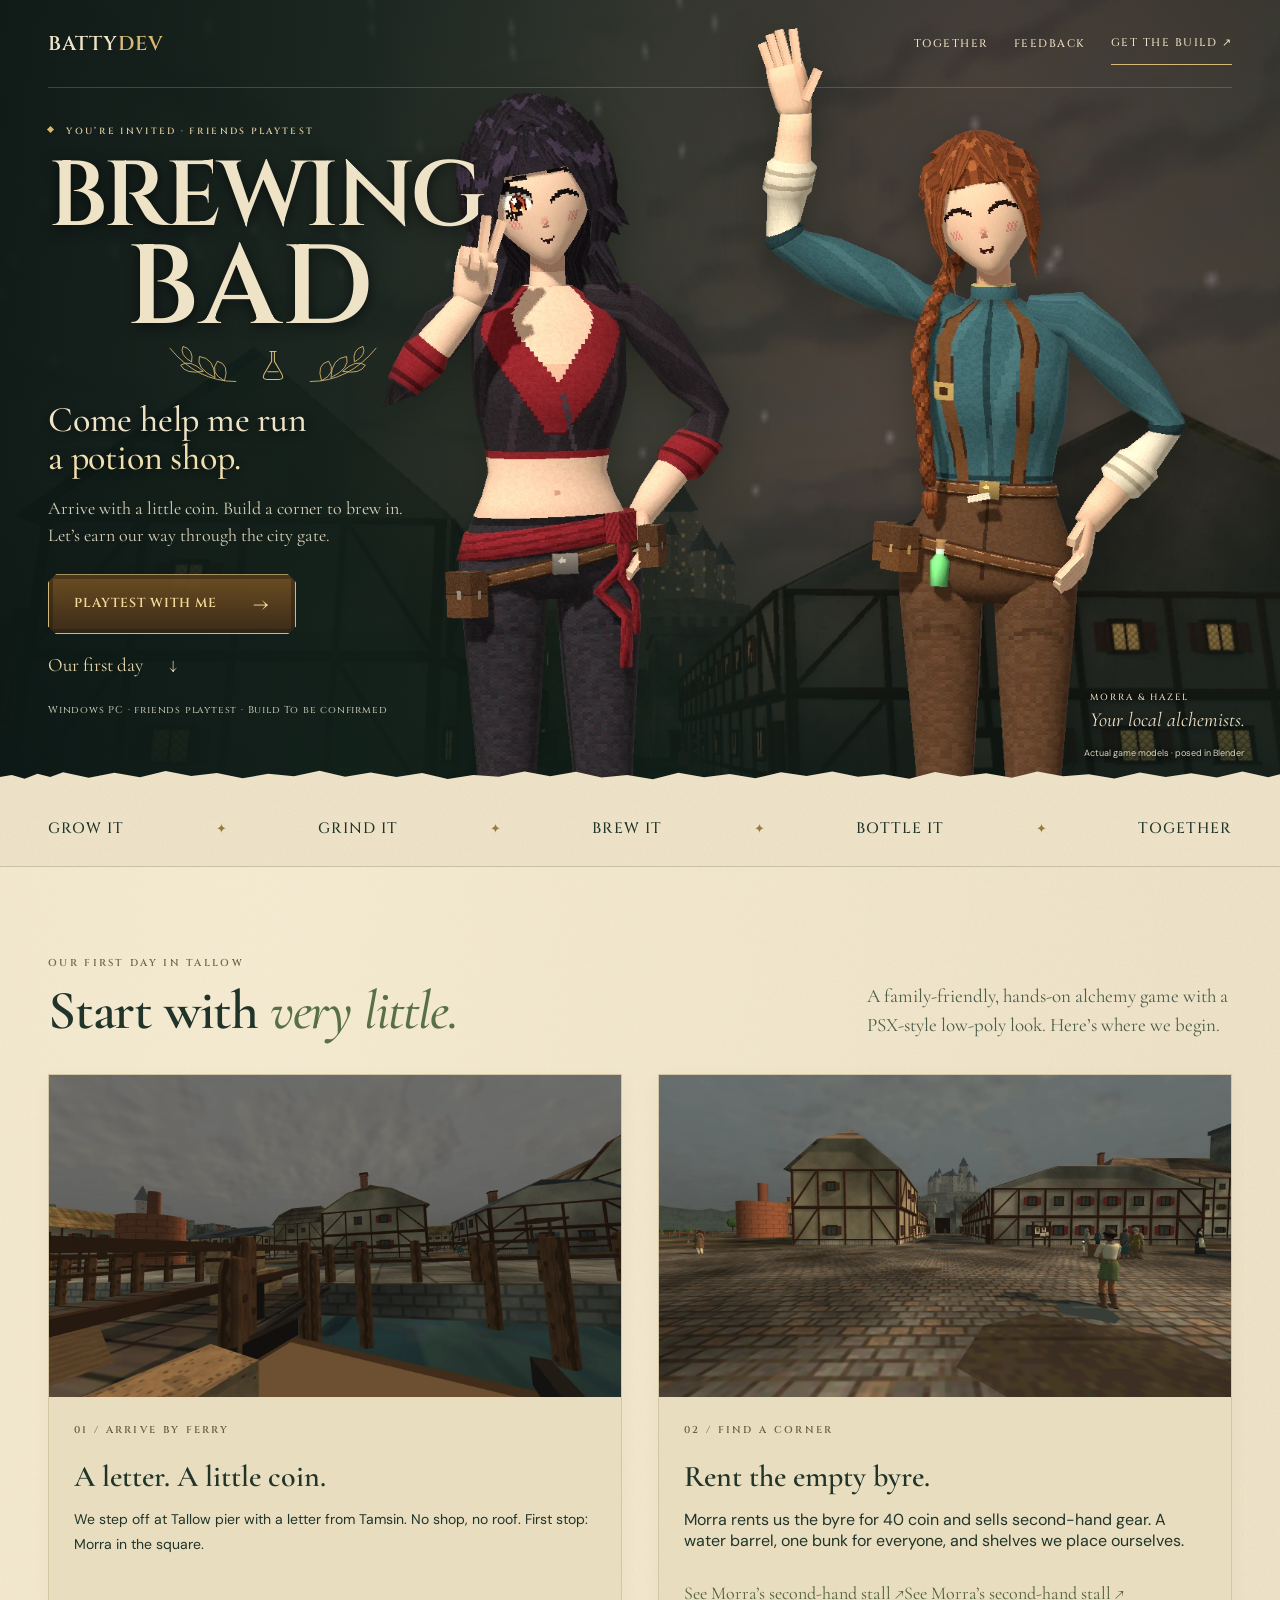
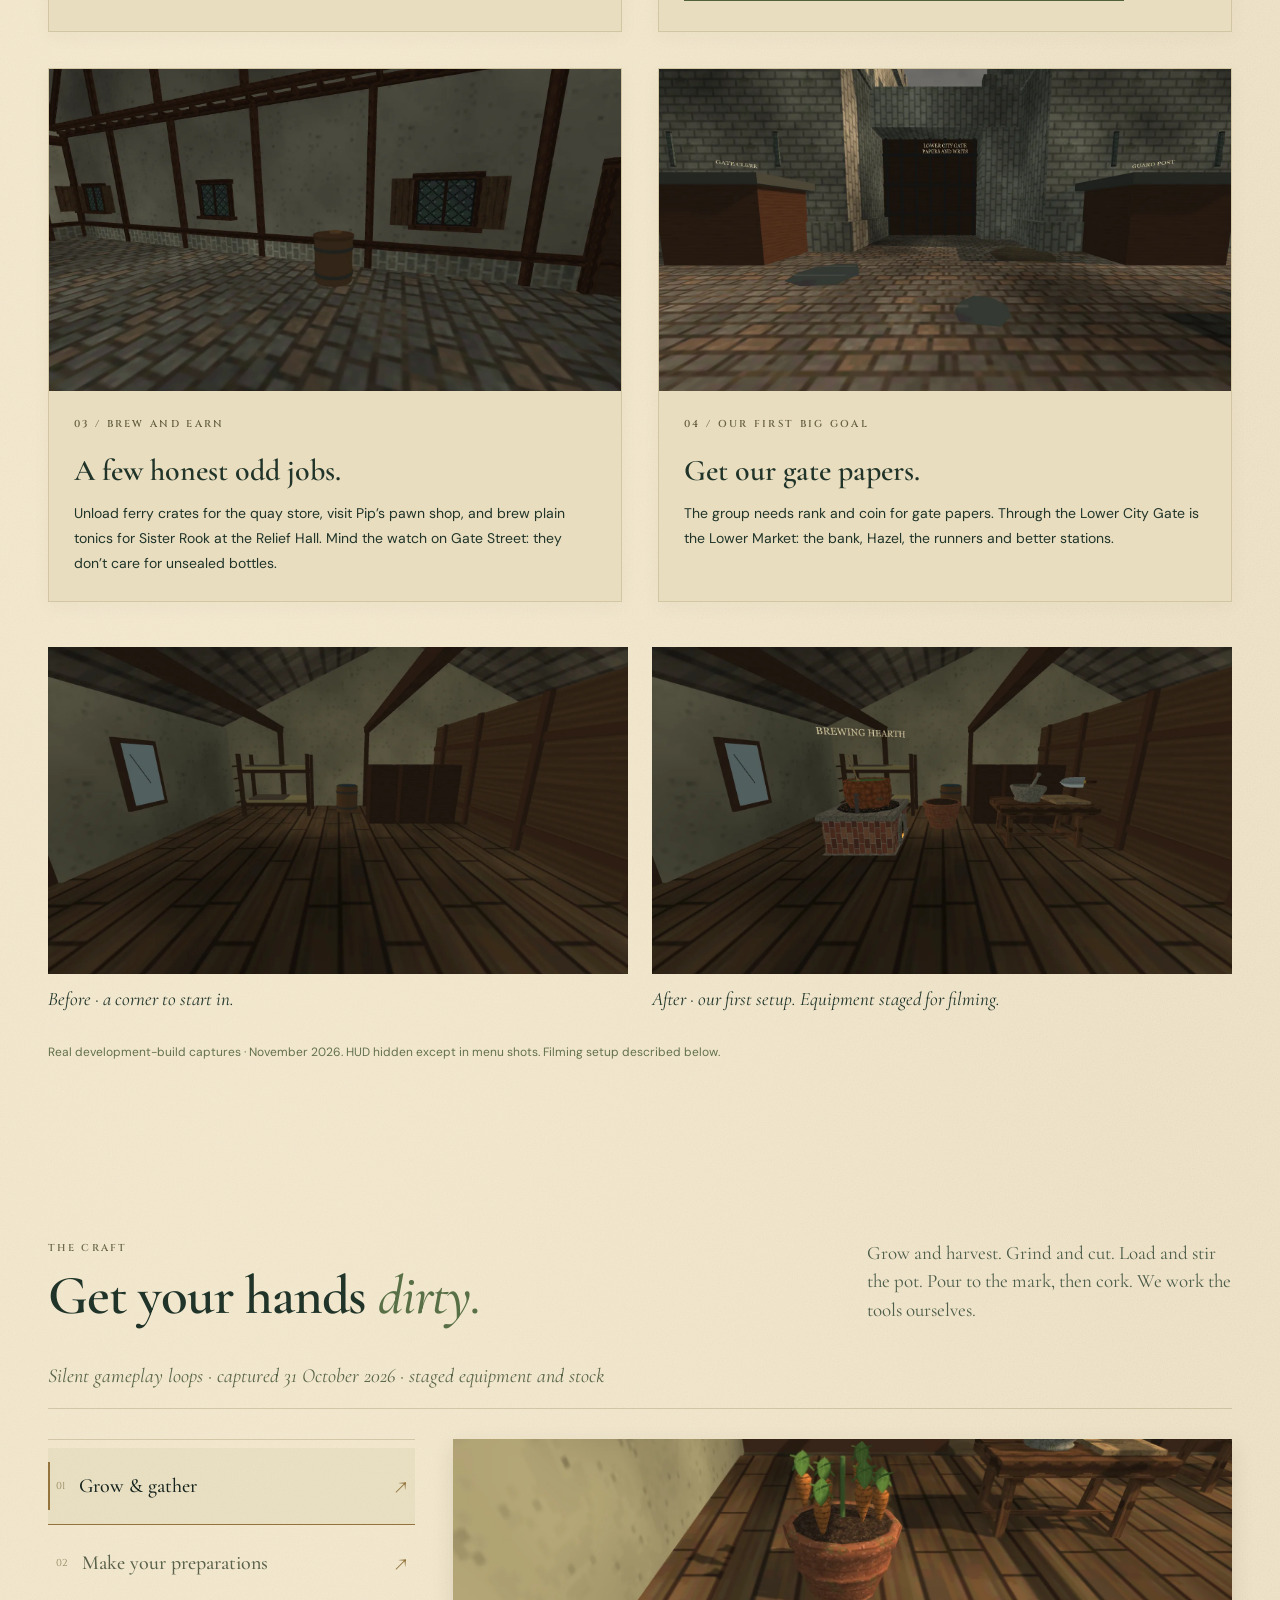
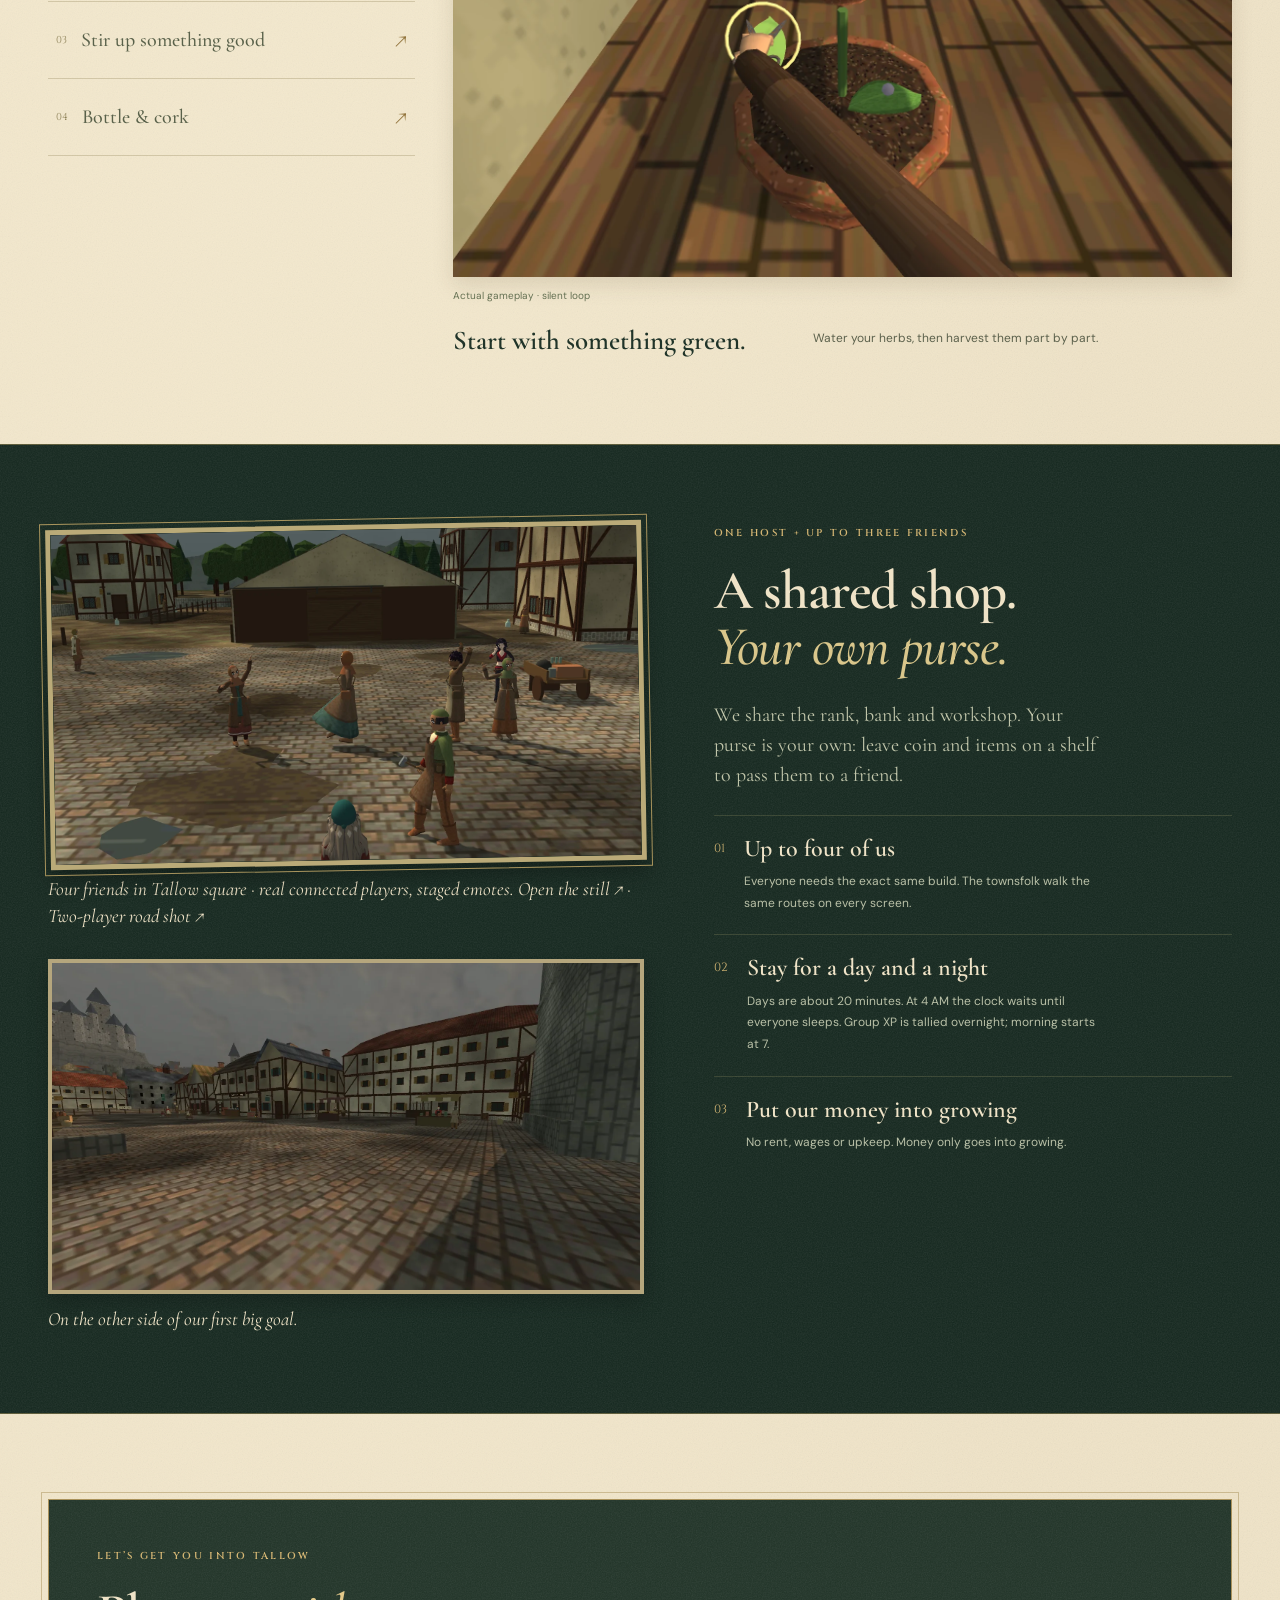
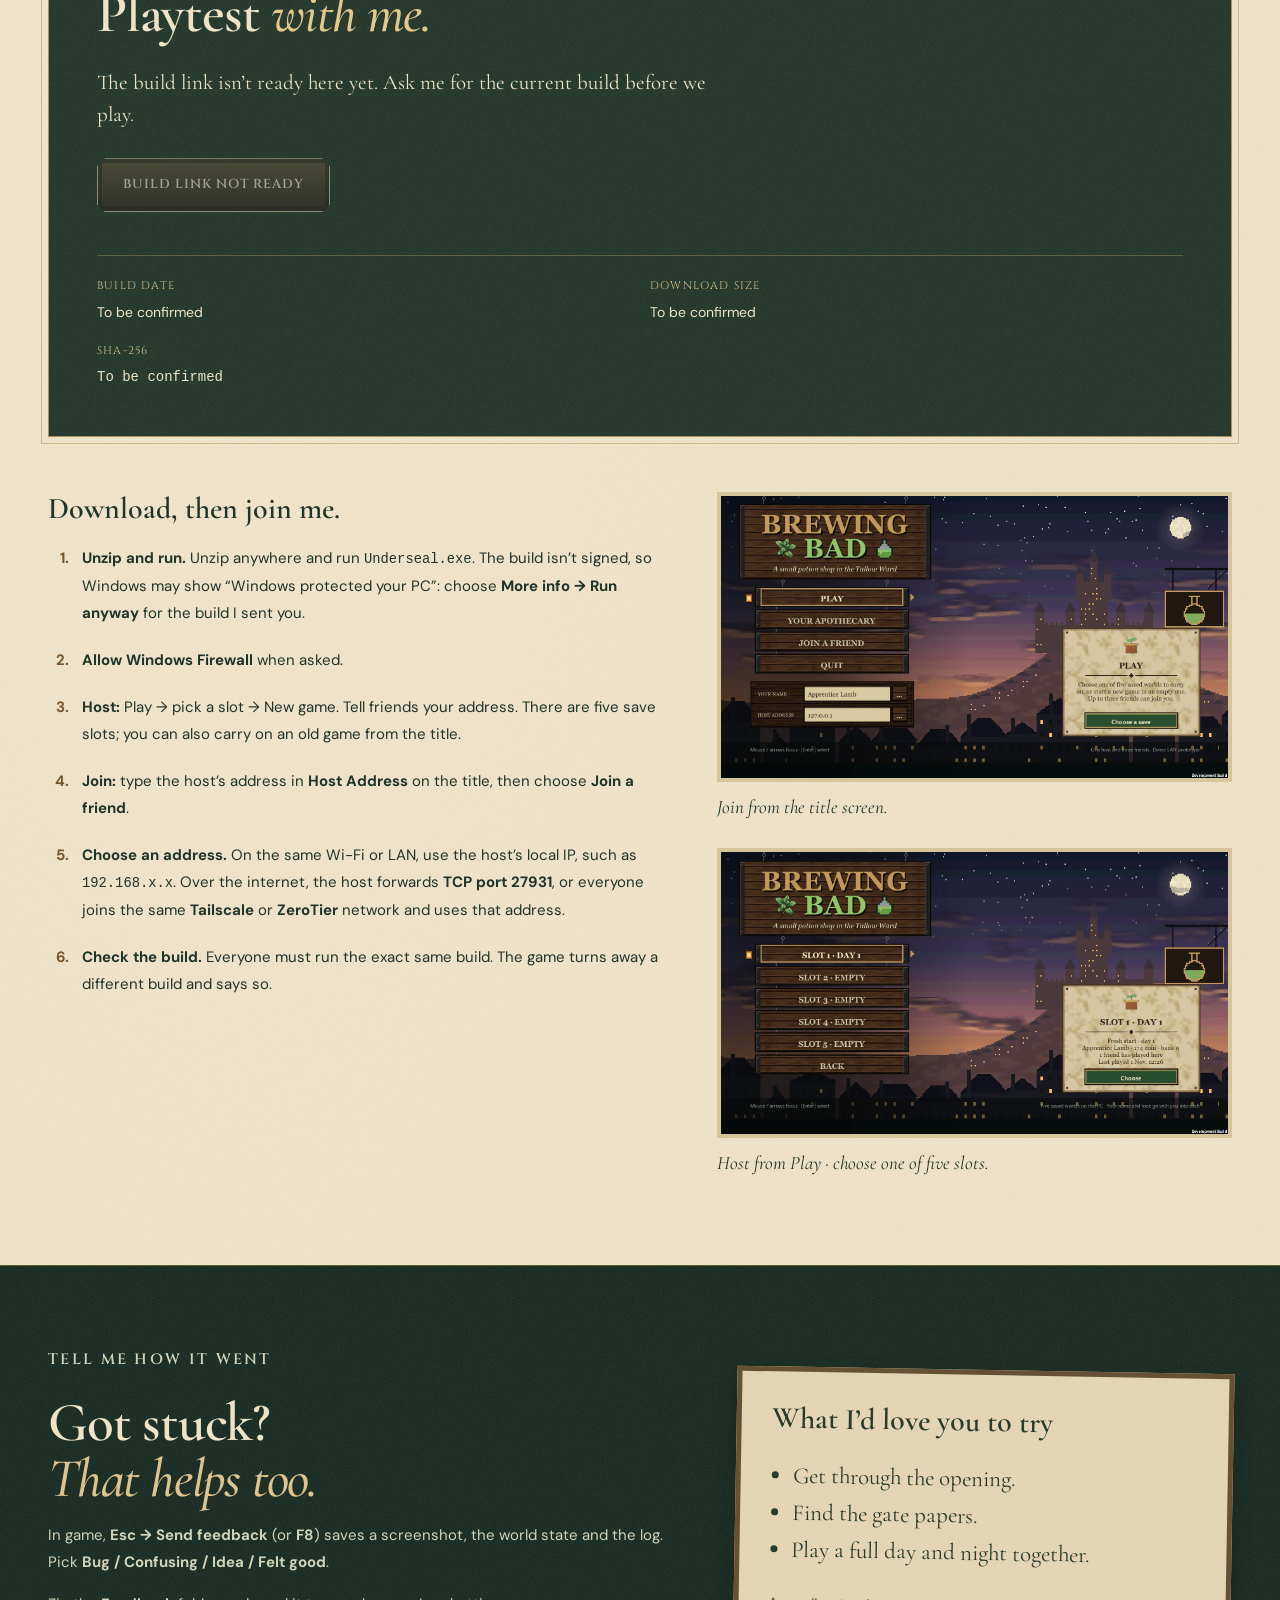
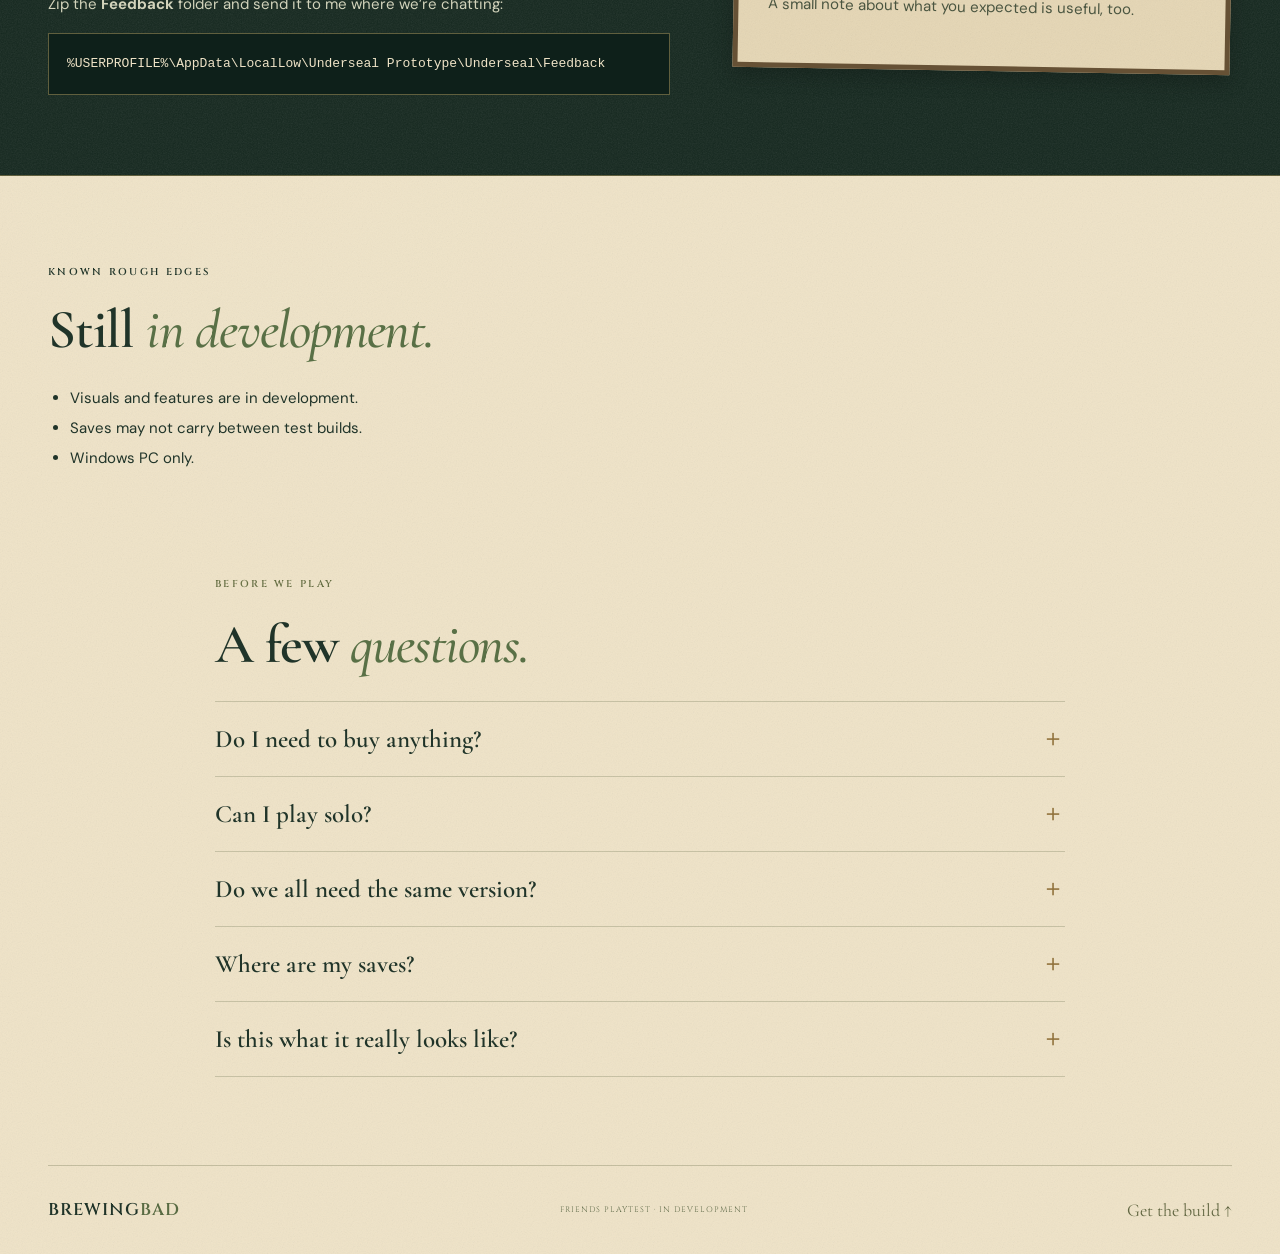
==== commit 41ec50a3: "Show four connected players doing emotes in the invite showcase" ====
--- a/invite/index.html
+++ b/invite/index.html
@@ -51,7 +51,7 @@
         <div id="process-panel" class="process-panel" role="tabpanel" aria-labelledby="tab-grow" tabindex="0"><div class="video-frame"><video id="process-video" data-loop-clip muted loop playsinline disablepictureinpicture disableremoteplayback tabindex="-1" preload="none" width="960" height="540" poster="../assets/workshop/harvesting.webp" aria-label="Harvest bogmint by trimming ripe parts from the planter."><source src="../assets/workshop/harvesting.mp4" type="video/mp4"><p>Your browser cannot play this clip. <a href="../assets/workshop/harvesting.mp4">Open the MP4 video.</a></p></video></div><p class="clip-note">Actual gameplay · silent loop</p><div class="process-description"><h3 id="process-title">Start with something green.</h3><p id="process-copy">Water your herbs, then harvest them part by part.</p></div></div>
       </div>
     </section>
-<section id="together" class="ward-section"><div class="wrap ward-layout"><div class="ward-image"><figure><img src="assets/coop.webp" width="1600" height="900" loading="lazy" decoding="async" alt="A host and joiner together on the road in Tallow"><figcaption>Two real players · one host and one joiner on this PC.</figcaption></figure><figure><img src="assets/lower-market.webp" width="1600" height="900" loading="lazy" decoding="async" alt="The Lower Market beyond the gate"><figcaption>On the other side of our first big goal.</figcaption></figure></div><div class="ward-copy"><p class="eyebrow">ONE HOST + UP TO THREE FRIENDS</p><h2>A shared shop.<br><em>Your own purse.</em></h2><p>We share the rank, bank and workshop. Your purse is your own: leave coin and items on a shelf to pass them to a friend.</p><ul class="features"><li><span>01</span><div><h3>Up to four of us</h3><p>Everyone needs the exact same build. The townsfolk walk the same routes on every screen.</p></div></li><li><span>02</span><div><h3>Stay for a day and a night</h3><p>Days are about 20 minutes. At 4 AM the clock waits until everyone sleeps. Group XP is tallied overnight; morning starts at 7.</p></div></li><li><span>03</span><div><h3>Put our money into growing</h3><p>No rent, wages or upkeep. Money only goes into growing.</p></div></li></ul></div></div></section>
+<section id="together" class="ward-section"><div class="wrap ward-layout"><div class="ward-image"><figure><div class="video-frame"><video id="four-friends-video" data-loop-clip muted loop playsinline disablepictureinpicture disableremoteplayback tabindex="-1" preload="none" width="960" height="540" poster="assets/coop-four-friends.webp" aria-label="Four connected players wave, cheer, dance a jig and dance a reel in Tallow square."><source src="assets/coop-four-friends.mp4" type="video/mp4"><p>Your browser cannot play this clip. <a href="assets/coop-four-friends.mp4">Open the MP4 video.</a></p></video></div><figcaption>Four friends in Tallow square · real connected players, staged emotes. <a href="assets/coop-four-friends.webp">Open the still ↗</a> · <a href="assets/coop.webp">Two-player road shot ↗</a></figcaption></figure><figure><img src="assets/lower-market.webp" width="1600" height="900" loading="lazy" decoding="async" alt="The Lower Market beyond the gate"><figcaption>On the other side of our first big goal.</figcaption></figure></div><div class="ward-copy"><p class="eyebrow">ONE HOST + UP TO THREE FRIENDS</p><h2>A shared shop.<br><em>Your own purse.</em></h2><p>We share the rank, bank and workshop. Your purse is your own: leave coin and items on a shelf to pass them to a friend.</p><ul class="features"><li><span>01</span><div><h3>Up to four of us</h3><p>Everyone needs the exact same build. The townsfolk walk the same routes on every screen.</p></div></li><li><span>02</span><div><h3>Stay for a day and a night</h3><p>Days are about 20 minutes. At 4 AM the clock waits until everyone sleeps. Group XP is tallied overnight; morning starts at 7.</p></div></li><li><span>03</span><div><h3>Put our money into growing</h3><p>No rent, wages or upkeep. Money only goes into growing.</p></div></li></ul></div></div></section>
 <section id="download" class="wrap section download-section" aria-labelledby="download-title"><div class="download-board"><p class="eyebrow">LET’S GET YOU INTO TALLOW</p><h2 id="download-title">Playtest <em>with me.</em></h2><p id="download-status" role="status">The build link isn’t ready here yet. Ask me for the current build before we play.</p><a id="download-build" role="link" tabindex="0" class="button primary" aria-disabled="true" aria-describedby="download-status">Build link not ready</a><noscript><p>JavaScript is needed to read the build link and details. Ask me for the current build.</p></noscript><dl class="build-details"><div><dt>Build date</dt><dd data-build-date>To be confirmed</dd></div><div><dt>Download size</dt><dd id="build-size">To be confirmed</dd></div><div class="checksum"><dt>SHA-256</dt><dd id="build-sha">To be confirmed</dd></div></dl></div>
 <div class="setup-layout"><div><h3>Download, then join me.</h3><ol class="setup-steps">
 <li><strong>Unzip and run.</strong> Unzip anywhere and run <code>Underseal.exe</code>. The build isn’t signed, so Windows may show “Windows protected your PC”: choose <strong>More info → Run anyway</strong> for the build I sent you.</li>
